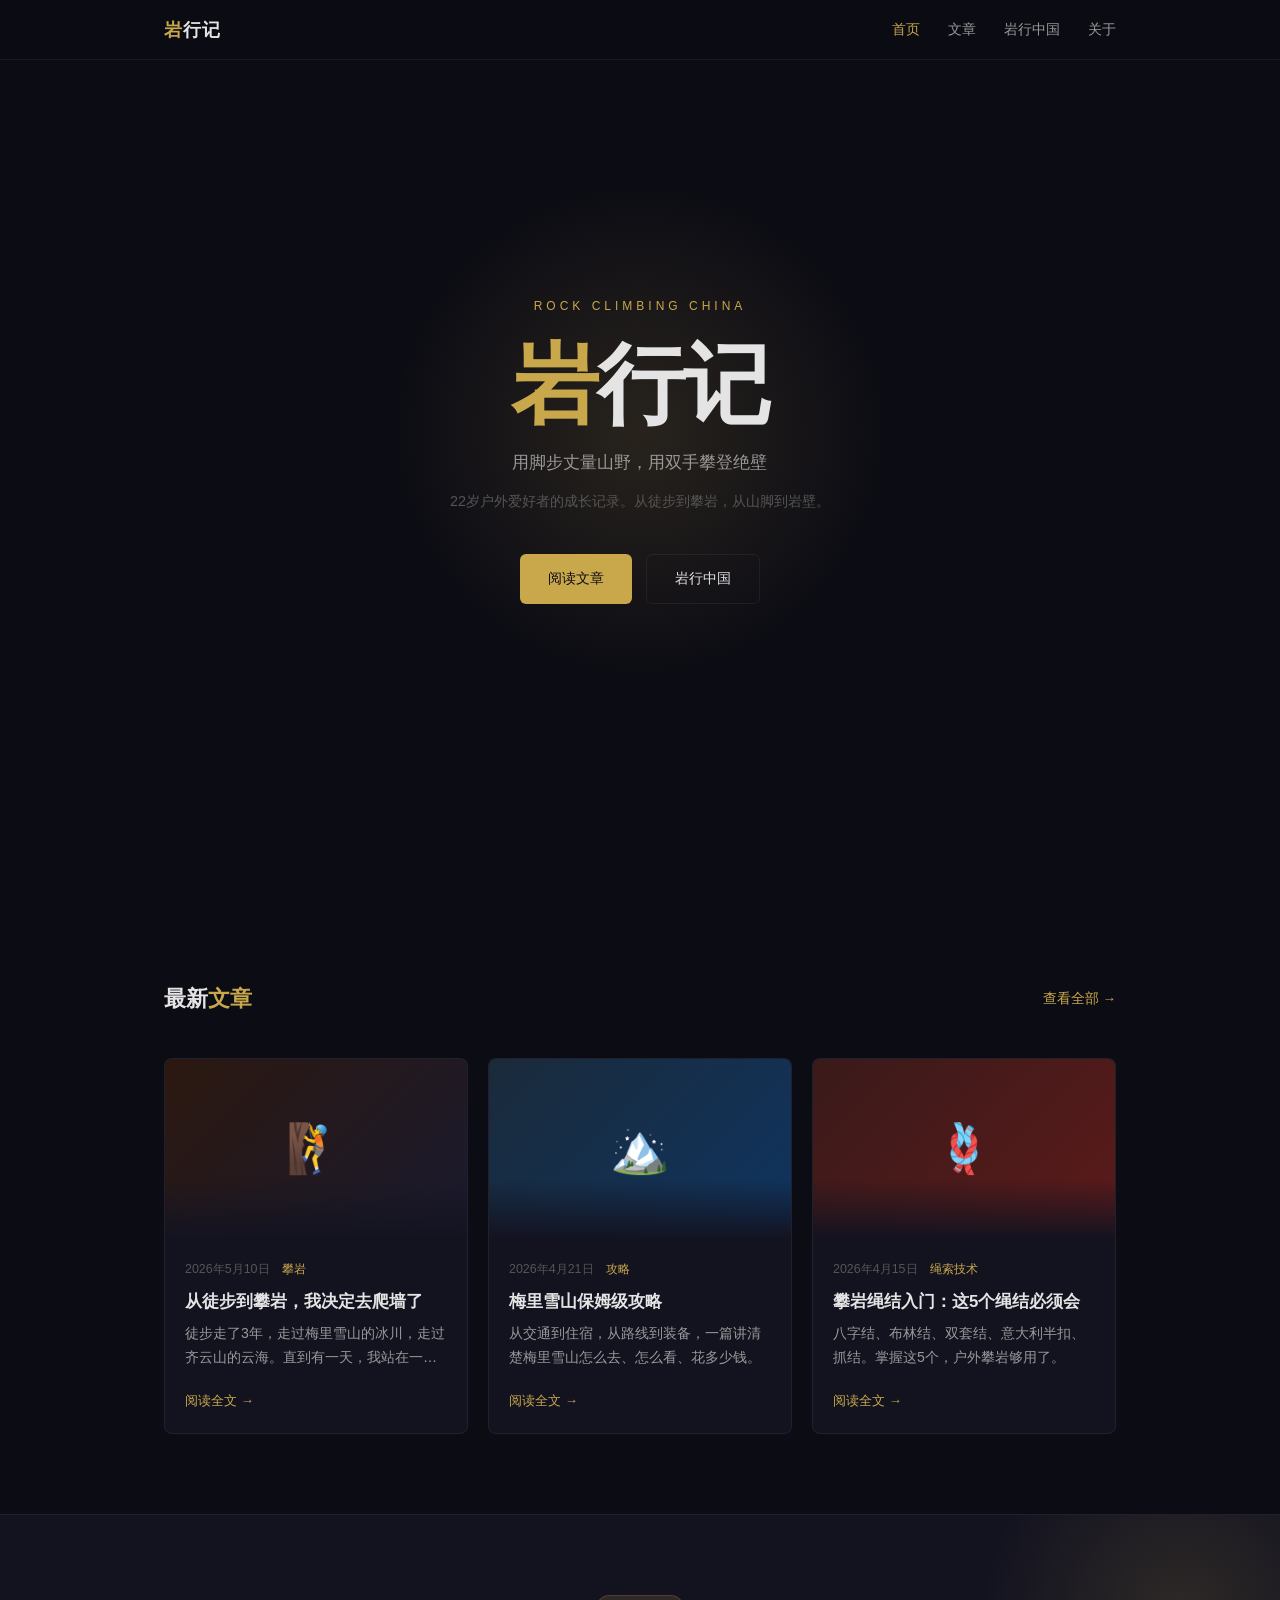
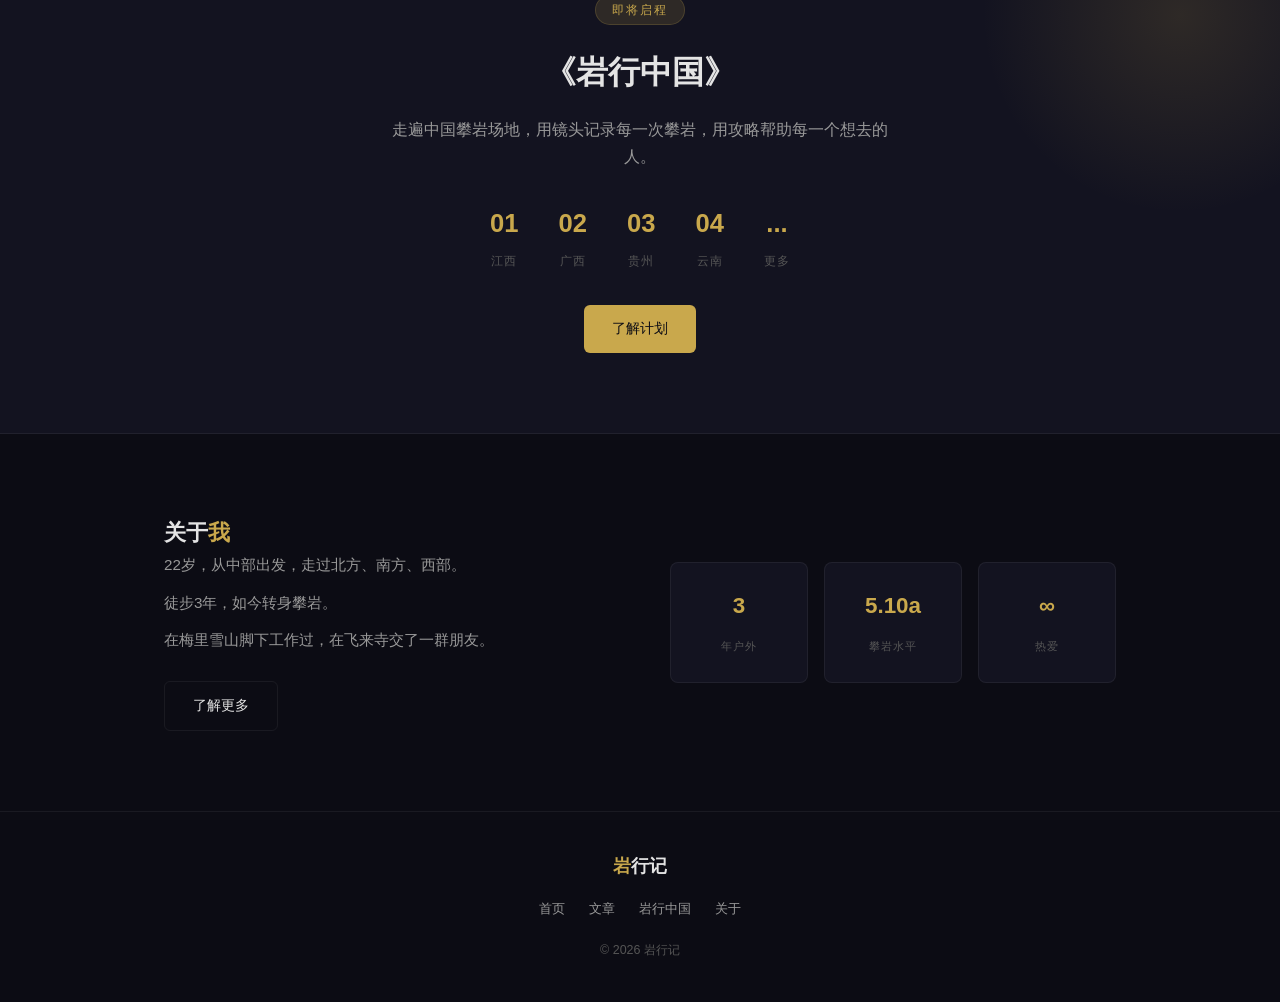
==== index.html @ cf62b630 "feat: 全面重构博客 - 修复深色模式，固定为深色主题 - 编辑器添加密码保护 - 添加GitHub发布教程 - 添加文章管理功能（删除/修改/隐藏） - 创建岩行中国独立页面 - 添加自动刷新机" ====
<!DOCTYPE html>
<html lang="zh-CN">
<head>
<meta charset="UTF-8">
<meta name="viewport" content="width=device-width, initial-scale=1.0">
<title>岩行记 | 用脚步丈量山野，用双手攀登绝壁</title>
<link rel="stylesheet" href="css/style.css">
<link rel="icon" href="data:image/svg+xml,<svg xmlns='http://www.w3.org/2000/svg' viewBox='0 0 100 100'><text y='.9em' font-size='90'>⛰️</text></svg>">
<meta http-equiv="Cache-Control" content="no-cache, no-store, must-revalidate">
</head>
<body>
<nav class="nav">
<div class="nav-inner">
<a href="index.html" class="nav-brand"><span>岩</span>行记</a>
<div class="nav-links" id="navLinks">
<a href="index.html" class="active">首页</a>
<a href="blog.html">文章</a>
<a href="yanxing.html">岩行中国</a>
<a href="about.html">关于</a>
</div>
<button class="nav-toggle" onclick="document.getElementById('navLinks').classList.toggle('show')"><span></span><span></span><span></span></button>
</div>
</nav>

<section class="hero">
<div class="hero-content">
<p class="hero-label">Rock Climbing China</p>
<h1 class="hero-title"><span class="g">岩</span>行记</h1>
<p class="hero-sub">用脚步丈量山野，用双手攀登绝壁</p>
<p class="hero-desc">22岁户外爱好者的成长记录。从徒步到攀岩，从山脚到岩壁。</p>
<div class="hero-btns">
<a href="blog.html" class="btn btn-g">阅读文章</a>
<a href="yanxing.html" class="btn btn-o">岩行中国</a>
</div>
</div>
</section>

<section class="section">
<div class="container">
<div class="section-head">
<h2 class="section-title">最新<span class="g">文章</span></h2>
<a href="blog.html" class="section-link">查看全部 →</a>
</div>
<div class="posts-grid" id="latestPosts"></div>
</div>
</section>

<section class="yanxing">
<span class="badge">即将启程</span>
<h2>《岩行中国》</h2>
<p>走遍中国攀岩场地，用镜头记录每一次攀岩，用攻略帮助每一个想去的人。</p>
<div class="stops">
<div><span class="stop-num">01</span><span class="stop-label">江西</span></div>
<div><span class="stop-num">02</span><span class="stop-label">广西</span></div>
<div><span class="stop-num">03</span><span class="stop-label">贵州</span></div>
<div><span class="stop-num">04</span><span class="stop-label">云南</span></div>
<div><span class="stop-num">...</span><span class="stop-label">更多</span></div>
</div>
<a href="yanxing.html" class="btn btn-g">了解计划</a>
</section>

<section class="section">
<div class="container">
<div class="about-section">
<div class="about-text">
<h2 class="section-title">关于<span class="g">我</span></h2>
<p>22岁，从中部出发，走过北方、南方、西部。</p>
<p>徒步3年，如今转身攀岩。</p>
<p>在梅里雪山脚下工作过，在飞来寺交了一群朋友。</p>
<a href="about.html" class="btn btn-o" style="margin-top:16px">了解更多</a>
</div>
<div class="stats">
<div class="stat"><span class="stat-num">3</span><span class="stat-label">年户外</span></div>
<div class="stat"><span class="stat-num">5.10a</span><span class="stat-label">攀岩水平</span></div>
<div class="stat"><span class="stat-num">∞</span><span class="stat-label">热爱</span></div>
</div>
</div>
</div>
</section>

<footer class="footer">
<div class="container">
<div class="footer-brand"><span>岩</span>行记</div>
<div class="footer-links">
<a href="index.html">首页</a>
<a href="blog.html">文章</a>
<a href="yanxing.html">岩行中国</a>
<a href="about.html">关于</a>
</div>
<p class="footer-copy">© 2026 岩行记</p>
</div>
</footer>
<script src="js/main.js"></script>
<script>renderLatest()</script>
</body>
</html>
---- css/style.css ----
/* 岩行记 - 全局样式 */
*{margin:0;padding:0;box-sizing:border-box}

:root{
  --bg:#0c0c14;
  --bg2:#131320;
  --bg3:#1a1a2e;
  --tx:#e4e4e4;
  --tx2:#999;
  --tx3:#555;
  --gn:#c9a84c;
  --gn2:rgba(201,168,76,.15);
  --gn3:rgba(201,168,76,.3);
  --bd:rgba(255,255,255,.06);
  --r:8px;
}

html{font-size:16px;scroll-behavior:smooth}

body{
  font-family:-apple-system,BlinkMacSystemFont,"Segoe UI","PingFang SC","Hiragino Sans GB","Microsoft YaHei",Helvetica,Arial,sans-serif;
  background:var(--bg);
  color:var(--tx);
  line-height:1.7;
  min-height:100vh;
  -webkit-font-smoothing:antialiased;
}

a{color:inherit;text-decoration:none}
img{max-width:100%;display:block}
.container{max-width:1000px;margin:0 auto;padding:0 24px}

/* 导航 */
.nav{
  position:fixed;top:0;left:0;right:0;z-index:100;
  padding:14px 0;
  background:rgba(12,12,20,.85);
  backdrop-filter:blur(20px);
  border-bottom:1px solid var(--bd);
}
.nav-inner{max-width:1000px;margin:0 auto;padding:0 24px;display:flex;align-items:center;justify-content:space-between}
.nav-brand{font-size:1.15rem;font-weight:700;letter-spacing:1px}
.nav-brand span{color:var(--gn)}
.nav-links{display:flex;gap:28px}
.nav-links a{font-size:.88rem;color:var(--tx2);transition:.2s}
.nav-links a:hover,.nav-links a.active{color:var(--gn)}
.nav-toggle{display:none;background:none;border:none;cursor:pointer;flex-direction:column;gap:5px;padding:4px}
.nav-toggle span{width:20px;height:2px;background:var(--tx);transition:.2s}

/* 英雄区 */
.hero{min-height:100vh;display:flex;align-items:center;justify-content:center;text-align:center;padding:0 24px;position:relative}
.hero::before{content:'';position:absolute;top:20%;left:50%;transform:translateX(-50%);width:500px;height:500px;background:radial-gradient(circle,var(--gn2) 0%,transparent 70%);pointer-events:none}
.hero-content{position:relative;z-index:1}
.hero-label{font-size:.75rem;color:var(--gn);letter-spacing:4px;text-transform:uppercase;margin-bottom:24px}
.hero-title{font-size:clamp(3rem,8vw,5.5rem);font-weight:800;line-height:1;margin-bottom:20px;letter-spacing:-2px}
.hero-title .g{color:var(--gn)}
.hero-sub{font-size:1.05rem;color:var(--tx2);margin-bottom:12px;font-weight:300}
.hero-desc{font-size:.9rem;color:var(--tx3);margin-bottom:40px;max-width:500px;margin-left:auto;margin-right:auto}
.hero-btns{display:flex;gap:14px;justify-content:center;flex-wrap:wrap}

/* 按钮 */
.btn{display:inline-flex;align-items:center;padding:12px 28px;border-radius:6px;font-size:.88rem;font-weight:500;cursor:pointer;transition:.2s;border:none;font-family:inherit}
.btn-g{background:var(--gn);color:#0c0c14}
.btn-g:hover{background:#d4b35a;transform:translateY(-1px)}
.btn-o{background:transparent;color:var(--tx);border:1px solid var(--bd)}
.btn-o:hover{border-color:var(--gn);color:var(--gn)}
.btn-s{padding:8px 18px;font-size:.82rem}
.btn-d{background:#e94560;color:#fff}
.btn-d:hover{background:#d63d56}

/* 区块 */
.section{padding:80px 0}
.section-head{display:flex;justify-content:space-between;align-items:center;margin-bottom:40px}
.section-title{font-size:1.4rem;font-weight:700}
.section-title .g{color:var(--gn)}
.section-link{font-size:.85rem;color:var(--gn)}

/* 文章卡片 */
.posts-grid{display:grid;grid-template-columns:repeat(auto-fill,minmax(300px,1fr));gap:20px}
.post-card{background:var(--bg2);border:1px solid var(--bd);border-radius:var(--r);overflow:hidden;transition:.25s}
.post-card:hover{border-color:var(--gn3);transform:translateY(-4px)}
.post-thumb{height:180px;display:flex;align-items:center;justify-content:center;font-size:3rem;position:relative}
.post-thumb::after{content:'';position:absolute;bottom:0;left:0;right:0;height:60px;background:linear-gradient(transparent,var(--bg2))}
.post-body{padding:20px}
.post-meta{display:flex;gap:12px;font-size:.78rem;margin-bottom:10px}
.post-date{color:var(--tx3)}
.post-tag{color:var(--gn)}
.post-title{font-size:1.05rem;font-weight:600;margin-bottom:8px;line-height:1.4}
.post-excerpt{font-size:.88rem;color:var(--tx2);margin-bottom:16px;line-height:1.7;display:-webkit-box;-webkit-line-clamp:2;-webkit-box-orient:vertical;overflow:hidden}
.post-more{font-size:.82rem;color:var(--gn)}
.post-hidden{opacity:.5}

/* 岩行中国 */
.yanxing{text-align:center;padding:80px 24px;background:var(--bg2);border-top:1px solid var(--bd);border-bottom:1px solid var(--bd);position:relative;overflow:hidden}
.yanxing::before{content:'';position:absolute;top:-100px;right:-100px;width:400px;height:400px;background:radial-gradient(circle,var(--gn2) 0%,transparent 70%);pointer-events:none}
.badge{display:inline-block;padding:4px 16px;background:var(--gn2);color:var(--gn);border-radius:20px;font-size:.75rem;letter-spacing:2px;margin-bottom:20px;border:1px solid rgba(201,168,76,.2)}
.yanxing h2{font-size:2rem;font-weight:700;margin-bottom:16px}
.yanxing>p{color:var(--tx2);max-width:500px;margin:0 auto 32px}
.stops{display:flex;justify-content:center;gap:40px;margin-bottom:32px;flex-wrap:wrap}
.stop-num{display:block;font-size:1.6rem;font-weight:700;color:var(--gn)}
.stop-label{font-size:.75rem;color:var(--tx3);letter-spacing:1px}

/* 关于预览 */
.about-section{display:grid;grid-template-columns:1fr 1fr;gap:60px;align-items:center}
.about-text p{color:var(--tx2);margin-bottom:12px;font-size:.95rem}
.stats{display:grid;grid-template-columns:repeat(3,1fr);gap:16px}
.stat{text-align:center;padding:24px 12px;background:var(--bg2);border:1px solid var(--bd);border-radius:var(--r)}
.stat-num{display:block;font-size:1.4rem;font-weight:700;color:var(--gn);margin-bottom:6px}
.stat-label{font-size:.7rem;color:var(--tx3);letter-spacing:1px}

/* 页脚 */
.footer{padding:40px 0;border-top:1px solid var(--bd);text-align:center}
.footer-brand{font-size:1.1rem;font-weight:700;margin-bottom:16px}
.footer-brand span{color:var(--gn)}
.footer-links{display:flex;justify-content:center;gap:24px;margin-bottom:20px}
.footer-links a{font-size:.82rem;color:var(--tx2);transition:.2s}
.footer-links a:hover{color:var(--gn)}
.footer-copy{font-size:.78rem;color:var(--tx3)}

/* 页面头部 */
.page-head{padding:120px 0 50px;text-align:center}
.page-head h1{font-size:2rem;font-weight:700;margin-bottom:10px}
.page-head p{color:var(--tx2)}

/* 筛选 */
.filters{display:flex;gap:8px;margin-bottom:32px;flex-wrap:wrap}
.filter-btn{padding:6px 16px;background:transparent;border:1px solid var(--bd);border-radius:4px;color:var(--tx2);font-size:.82rem;cursor:pointer;transition:.2s;font-family:inherit}
.filter-btn:hover,.filter-btn.active{border-color:var(--gn);color:var(--gn);background:var(--gn2)}

/* 关于页面 */
.about-grid{display:grid;grid-template-columns:1fr 280px;gap:48px}
.about-main h2{font-size:1.4rem;margin-bottom:20px}
.about-main h3{font-size:1.1rem;color:var(--gn);margin:32px 0 12px}
.about-main p{color:var(--tx2);margin-bottom:14px;line-height:1.8}
.sidebar-card{background:var(--bg2);border:1px solid var(--bd);border-radius:var(--r);padding:20px;margin-bottom:16px}
.sidebar-card h4{font-size:.9rem;margin-bottom:16px;padding-bottom:10px;border-bottom:1px solid var(--bd)}
.info-row{display:flex;justify-content:space-between;padding:8px 0;font-size:.85rem}
.info-row .lb{color:var(--tx3)}
.tags{display:flex;flex-wrap:wrap;gap:6px}
.tag{padding:4px 10px;background:var(--bg3);border-radius:4px;font-size:.78rem;color:var(--tx2)}

/* 文章详情 */
.article-head{padding:120px 0 40px;text-align:center}
.article-head .post-meta{justify-content:center;margin-bottom:16px}
.article-head h1{font-size:2rem;font-weight:700;max-width:600px;margin:0 auto 12px;line-height:1.3}
.article-head .subtitle{color:var(--tx2);font-size:1rem}
.article-body{max-width:640px;margin:0 auto;padding:0 24px 60px}
.article-body p{margin-bottom:20px;color:var(--tx2);line-height:1.9}
.article-body h2{font-size:1.3rem;margin:40px 0 16px;color:var(--tx)}
.article-body blockquote{border-left:3px solid var(--gn);padding:14px 20px;margin:28px 0;background:var(--gn2);border-radius:0 6px 6px 0;font-style:italic;color:var(--tx2)}
.article-body hr{border:none;height:1px;background:var(--bd);margin:40px 0}
.article-body strong{color:var(--tx)}
.article-nav{max-width:640px;margin:0 auto;padding:0 24px 60px;display:flex;justify-content:space-between;border-top:1px solid var(--bd);padding-top:24px}
.article-nav a{font-size:.85rem;color:var(--gn)}

/* 编辑器 */
.editor-wrap{padding-top:100px;min-height:100vh}
.editor-box{max-width:800px;margin:0 auto;padding:0 24px 60px}
.editor-box>h1{font-size:1.8rem;margin-bottom:8px}
.editor-box>p{color:var(--tx2);margin-bottom:32px}

/* 登录 */
.login-box{background:var(--bg2);border:1px solid var(--bd);border-radius:var(--r);padding:40px;text-align:center;max-width:400px;margin:0 auto}
.login-box h3{margin-bottom:20px}
.login-box input{width:100%;padding:12px 16px;background:var(--bg);border:1px solid var(--bd);border-radius:6px;color:var(--tx);font-size:.95rem;margin-bottom:16px;font-family:inherit}
.login-box input:focus{outline:none;border-color:var(--gn)}
.login-err{color:#e94560;font-size:.82rem;margin-bottom:12px;display:none}

/* 表单 */
.form-card{background:var(--bg2);border:1px solid var(--bd);border-radius:var(--r);padding:28px}
.form-group{margin-bottom:20px}
.form-label{display:block;font-size:.82rem;color:var(--tx2);margin-bottom:6px;letter-spacing:.5px}
.form-input,.form-select,.form-textarea{width:100%;padding:10px 14px;background:var(--bg);border:1px solid var(--bd);border-radius:6px;color:var(--tx);font-size:.92rem;font-family:inherit;transition:.2s}
.form-input:focus,.form-select:focus,.form-textarea:focus{outline:none;border-color:var(--gn)}
.form-textarea{min-height:250px;resize:vertical;line-height:1.7}
.form-hint{font-size:.75rem;color:var(--tx3);margin-top:4px}
.form-actions{display:flex;gap:12px;margin-top:24px;flex-wrap:wrap}

/* 输出区域 */
.output-section{margin-top:32px}
.output-section h3{font-size:1.1rem;margin-bottom:16px}
.code-block{background:var(--bg);border:1px solid var(--bd);border-radius:var(--r);padding:20px;font-family:"SF Mono","Fira Code","Consolas",monospace;font-size:.8rem;line-height:1.5;color:var(--tx2);overflow-x:auto;max-height:400px;overflow-y:auto;white-space:pre-wrap}
.copy-ok{color:var(--gn);font-size:.82rem;display:none}

/* 编辑器入口 */
.editor-entry{margin-top:48px;padding-top:32px;border-top:1px solid var(--bd);text-align:center}
.editor-entry p{color:var(--tx3);font-size:.85rem;margin-bottom:12px}

/* 教程区域 */
.tutorial{background:var(--bg2);border:1px solid var(--bd);border-radius:var(--r);padding:28px;margin-top:32px}
.tutorial h3{font-size:1.1rem;margin-bottom:20px;color:var(--gn)}
.tutorial ol{padding-left:20px;color:var(--tx2)}
.tutorial li{margin-bottom:16px;line-height:1.7}
.tutorial code{background:var(--bg3);padding:2px 8px;border-radius:4px;font-size:.85rem;font-family:"SF Mono","Fira Code","Consolas",monospace}
.tutorial .step-title{font-weight:600;color:var(--tx);display:block;margin-bottom:4px}
.tutorial .step-desc{font-size:.88rem}
.tutorial .tip{background:var(--gn2);border-left:3px solid var(--gn);padding:12px 16px;border-radius:0 6px 6px 0;margin-top:20px;font-size:.85rem}

/* 文章管理 */
.manage-section{margin-top:32px}
.manage-item{display:flex;align-items:center;justify-content:space-between;padding:16px;background:var(--bg2);border:1px solid var(--bd);border-radius:var(--r);margin-bottom:10px}
.manage-item.hidden{opacity:.5}
.manage-info{flex:1}
.manage-info h4{font-size:.95rem;margin-bottom:4px}
.manage-info p{font-size:.8rem;color:var(--tx3)}
.manage-actions{display:flex;gap:8px}

/* 岩行中国独立页面 */
.yx-hero{padding:140px 0 60px;text-align:center;position:relative}
.yx-hero::before{content:'';position:absolute;top:0;left:0;right:0;bottom:0;background:radial-gradient(ellipse at 50% 0%,var(--gn2) 0%,transparent 60%);pointer-events:none}
.yx-hero h1{font-size:2.5rem;font-weight:700;margin-bottom:16px}
.yx-hero .g{color:var(--gn)}
.yx-hero p{color:var(--tx2);max-width:600px;margin:0 auto}

.yx-section{padding:60px 0}
.yx-section h2{font-size:1.5rem;margin-bottom:24px;text-align:center}
.yx-section h2 .g{color:var(--gn)}

.route-grid{display:grid;grid-template-columns:repeat(auto-fill,minmax(280px,1fr));gap:20px}
.route-card{background:var(--bg2);border:1px solid var(--bd);border-radius:var(--r);padding:24px;transition:.25s}
.route-card:hover{border-color:var(--gn3);transform:translateY(-4px)}
.route-num{font-size:2rem;font-weight:700;color:var(--gn);margin-bottom:8px}
.route-name{font-size:1.1rem;font-weight:600;margin-bottom:8px}
.route-desc{font-size:.88rem;color:var(--tx2);line-height:1.7}
.route-status{display:inline-block;margin-top:12px;padding:3px 10px;border-radius:4px;font-size:.72rem;letter-spacing:1px}
.route-status.upcoming{background:var(--gn2);color:var(--gn)}
.route-status.planned{background:rgba(255,255,255,.05);color:var(--tx3)}

.yx-plan{background:var(--bg2);border-top:1px solid var(--bd);border-bottom:1px solid var(--bd)}
.yx-plan-inner{max-width:700px;margin:0 auto;text-align:center}
.yx-plan h3{font-size:1.2rem;margin-bottom:20px}
.yx-timeline{text-align:left}
.timeline-item{display:flex;gap:20px;margin-bottom:24px;position:relative}
.timeline-dot{width:12px;height:12px;border-radius:50%;background:var(--gn);margin-top:6px;flex-shrink:0}
.timeline-content h4{font-size:.95rem;margin-bottom:4px}
.timeline-content p{font-size:.85rem;color:var(--tx2)}

.yx-join{text-align:center;padding:60px 24px}
.yx-join h2{font-size:1.5rem;margin-bottom:16px}
.yx-join p{color:var(--tx2);margin-bottom:24px;max-width:500px;margin-left:auto;margin-right:auto}

/* 响应式 */
@media(max-width:768px){
  .nav-links{display:none;position:absolute;top:100%;left:0;right:0;background:var(--bg2);flex-direction:column;padding:20px 24px;gap:14px;border-bottom:1px solid var(--bd)}
  .nav-links.show{display:flex}
  .nav-toggle{display:flex}
  .posts-grid{grid-template-columns:1fr}
  .about-section{grid-template-columns:1fr;gap:32px}
  .about-grid{grid-template-columns:1fr}
  .stats{grid-template-columns:repeat(3,1fr)}
  .stops{gap:24px}
  .form-actions{flex-direction:column}
  .article-head h1{font-size:1.5rem}
  .manage-item{flex-direction:column;align-items:flex-start;gap:12px}
  .manage-actions{width:100%}
  .manage-actions .btn{flex:1;justify-content:center}
}
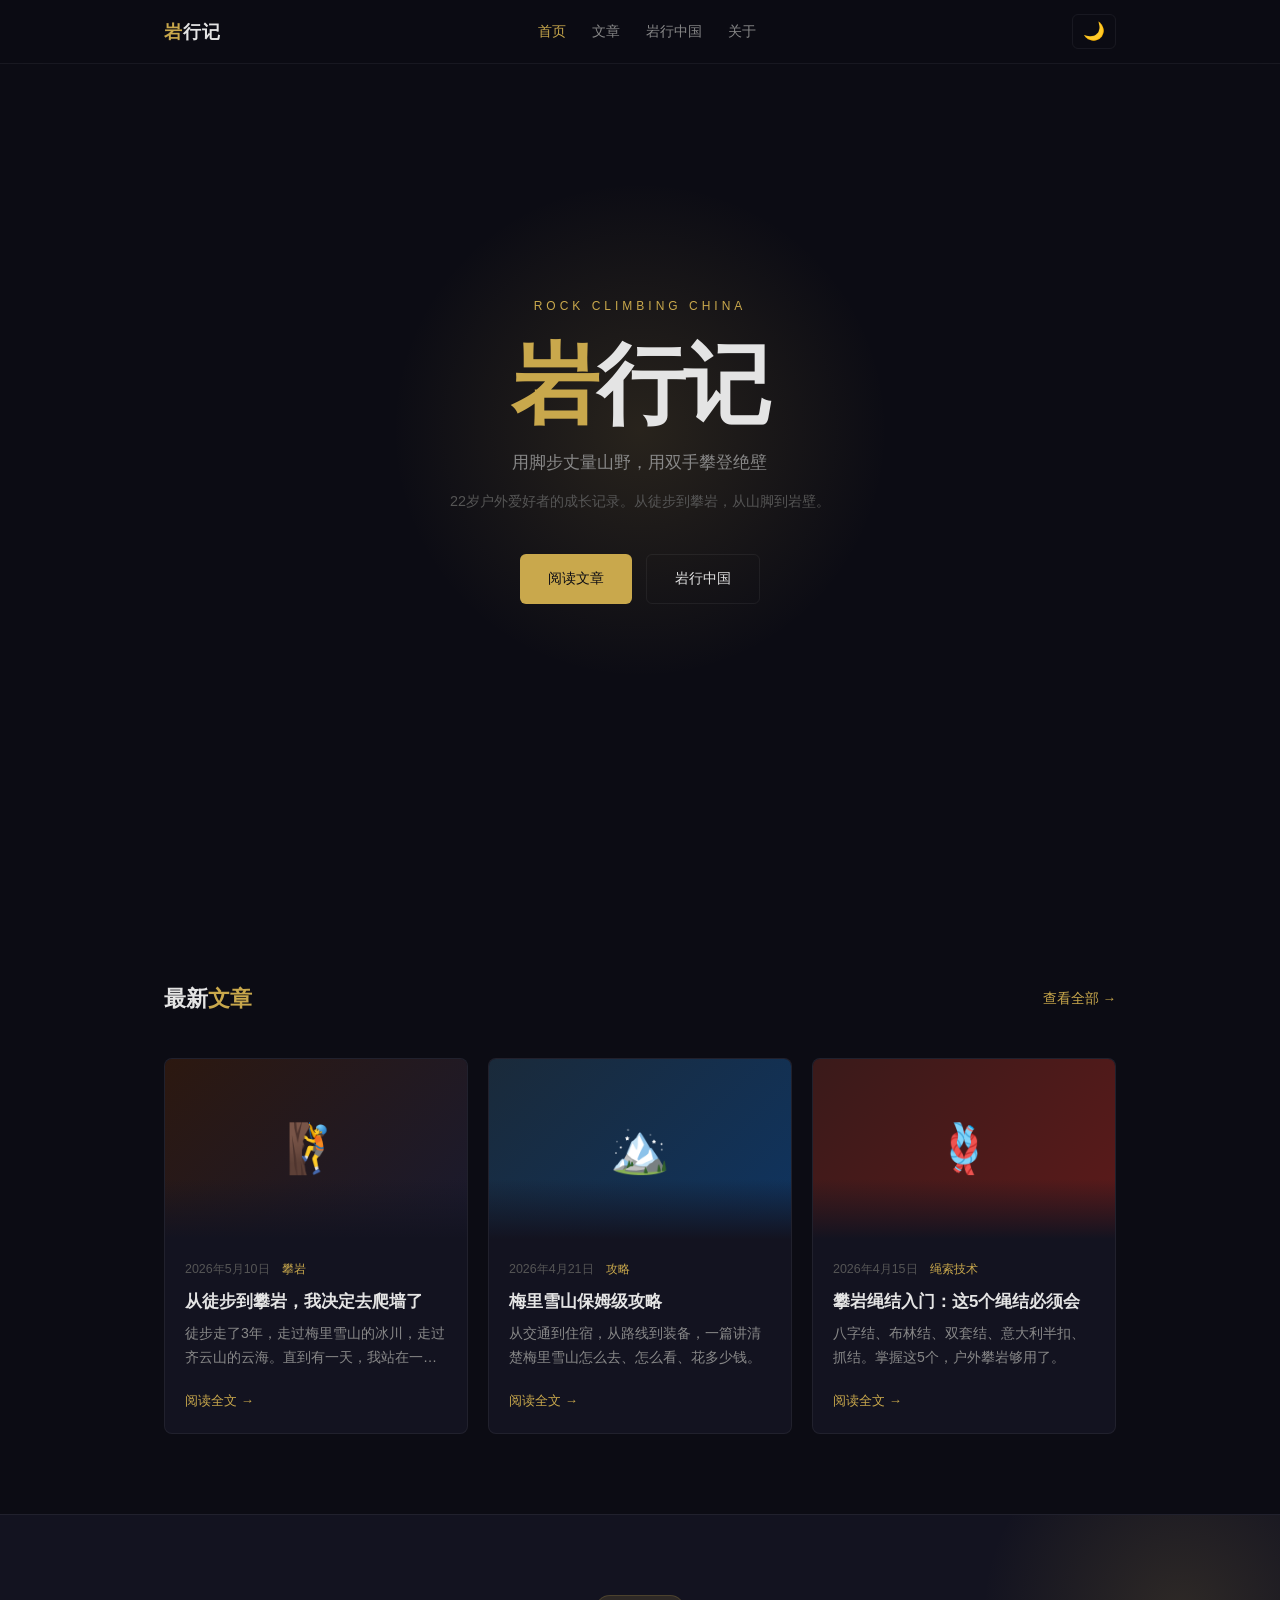
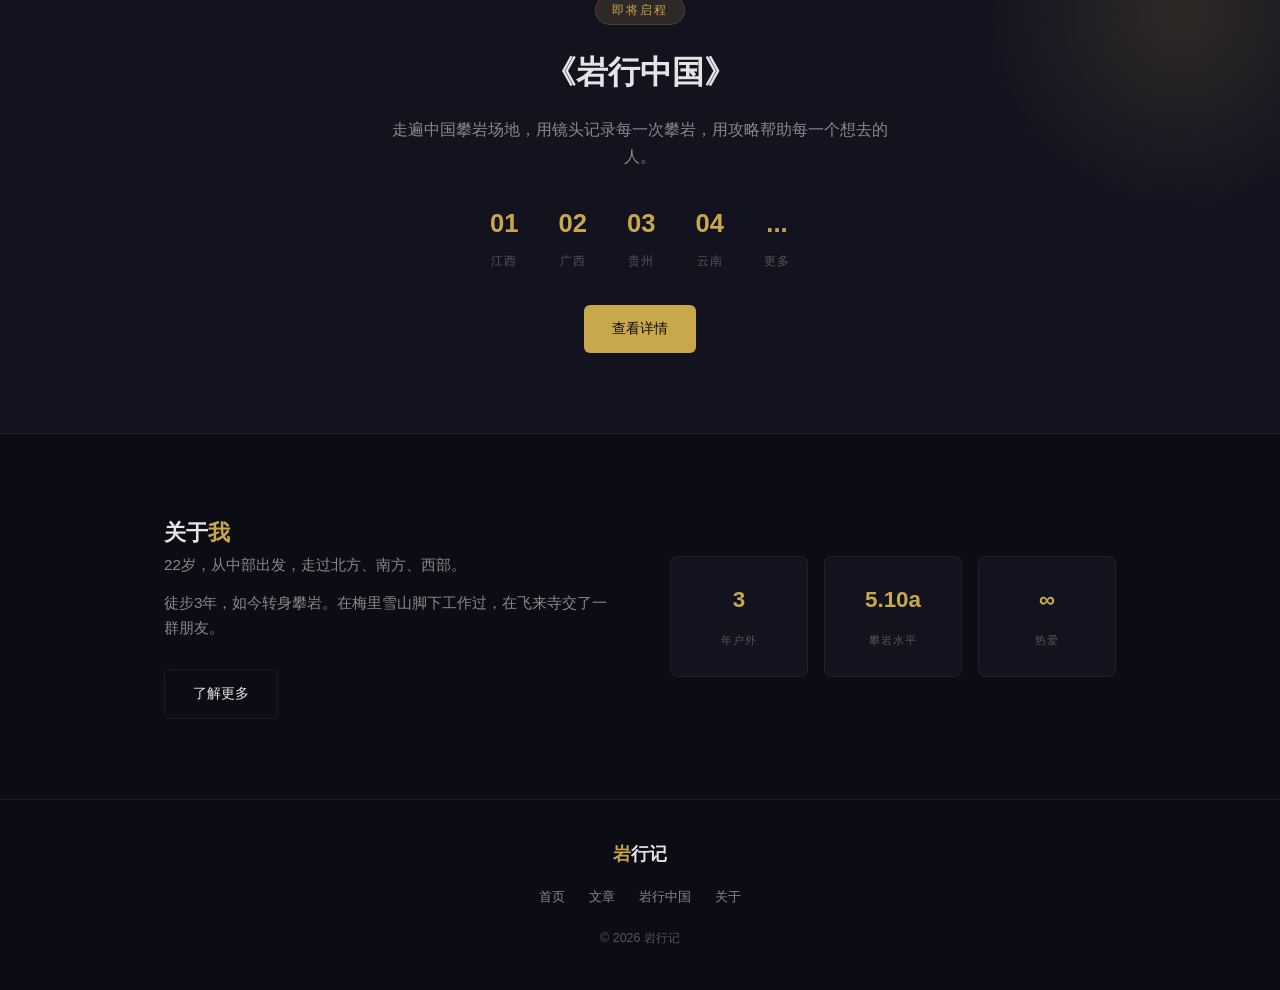
==== commit 7ddc548c: "feat: 完整重构 - 恢复深色/浅色主题切换 - 新增岩行中国独立页面 - 编辑器增加文章管理（隐藏/删除/导出） - 编辑器增加GitHub上传图文教程 - 导航栏增加岩行中国入口 - 首页文章" ====
--- a/index.html
+++ b/index.html
@@ -1,96 +1,98 @@
 <!DOCTYPE html>
 <html lang="zh-CN">
 <head>
-<meta charset="UTF-8">
-<meta name="viewport" content="width=device-width, initial-scale=1.0">
-<title>岩行记 | 用脚步丈量山野，用双手攀登绝壁</title>
-<link rel="stylesheet" href="css/style.css">
-<link rel="icon" href="data:image/svg+xml,<svg xmlns='http://www.w3.org/2000/svg' viewBox='0 0 100 100'><text y='.9em' font-size='90'>⛰️</text></svg>">
-<meta http-equiv="Cache-Control" content="no-cache, no-store, must-revalidate">
+    <meta charset="UTF-8">
+    <meta name="viewport" content="width=device-width, initial-scale=1.0">
+    <title>岩行记 | 用脚步丈量山野，用双手攀登绝壁</title>
+    <link rel="stylesheet" href="css/style.css">
+    <link rel="icon" href="data:image/svg+xml,<svg xmlns='http://www.w3.org/2000/svg' viewBox='0 0 100 100'><text y='.9em' font-size='90'>⛰️</text></svg>">
+    <meta http-equiv="Cache-Control" content="no-cache">
 </head>
 <body>
-<nav class="nav">
-<div class="nav-inner">
-<a href="index.html" class="nav-brand"><span>岩</span>行记</a>
-<div class="nav-links" id="navLinks">
-<a href="index.html" class="active">首页</a>
-<a href="blog.html">文章</a>
-<a href="yanxing.html">岩行中国</a>
-<a href="about.html">关于</a>
-</div>
-<button class="nav-toggle" onclick="document.getElementById('navLinks').classList.toggle('show')"><span></span><span></span><span></span></button>
-</div>
-</nav>
+    <nav class="nav">
+        <div class="nav-inner">
+            <a href="index.html" class="nav-brand"><span>岩</span>行记</a>
+            <div class="nav-links" id="navLinks">
+                <a href="index.html" class="active">首页</a>
+                <a href="blog.html">文章</a>
+                <a href="yanxing.html">岩行中国</a>
+                <a href="about.html">关于</a>
+            </div>
+            <button class="theme-btn" onclick="toggleTheme()" title="切换主题">🌙</button>
+            <button class="nav-toggle" onclick="document.getElementById('navLinks').classList.toggle('show')">
+                <span></span><span></span><span></span>
+            </button>
+        </div>
+    </nav>
 
-<section class="hero">
-<div class="hero-content">
-<p class="hero-label">Rock Climbing China</p>
-<h1 class="hero-title"><span class="g">岩</span>行记</h1>
-<p class="hero-sub">用脚步丈量山野，用双手攀登绝壁</p>
-<p class="hero-desc">22岁户外爱好者的成长记录。从徒步到攀岩，从山脚到岩壁。</p>
-<div class="hero-btns">
-<a href="blog.html" class="btn btn-g">阅读文章</a>
-<a href="yanxing.html" class="btn btn-o">岩行中国</a>
-</div>
-</div>
-</section>
+    <section class="hero">
+        <div class="hero-content">
+            <p class="hero-label">Rock Climbing China</p>
+            <h1 class="hero-title"><span class="gold">岩</span>行记</h1>
+            <p class="hero-sub">用脚步丈量山野，用双手攀登绝壁</p>
+            <p class="hero-desc">22岁户外爱好者的成长记录。从徒步到攀岩，从山脚到岩壁。</p>
+            <div class="hero-btns">
+                <a href="blog.html" class="btn btn-gold">阅读文章</a>
+                <a href="yanxing.html" class="btn btn-ghost">岩行中国</a>
+            </div>
+        </div>
+    </section>
 
-<section class="section">
-<div class="container">
-<div class="section-head">
-<h2 class="section-title">最新<span class="g">文章</span></h2>
-<a href="blog.html" class="section-link">查看全部 →</a>
-</div>
-<div class="posts-grid" id="latestPosts"></div>
-</div>
-</section>
+    <section class="section">
+        <div class="container">
+            <div class="section-head">
+                <h2 class="section-title">最新<span class="gold">文章</span></h2>
+                <a href="blog.html" class="section-link">查看全部 →</a>
+            </div>
+            <div class="posts-grid" id="latestPosts"></div>
+        </div>
+    </section>
 
-<section class="yanxing">
-<span class="badge">即将启程</span>
-<h2>《岩行中国》</h2>
-<p>走遍中国攀岩场地，用镜头记录每一次攀岩，用攻略帮助每一个想去的人。</p>
-<div class="stops">
-<div><span class="stop-num">01</span><span class="stop-label">江西</span></div>
-<div><span class="stop-num">02</span><span class="stop-label">广西</span></div>
-<div><span class="stop-num">03</span><span class="stop-label">贵州</span></div>
-<div><span class="stop-num">04</span><span class="stop-label">云南</span></div>
-<div><span class="stop-num">...</span><span class="stop-label">更多</span></div>
-</div>
-<a href="yanxing.html" class="btn btn-g">了解计划</a>
-</section>
+    <section class="yanxing">
+        <span class="yanxing-badge">即将启程</span>
+        <h2>《岩行中国》</h2>
+        <p>走遍中国攀岩场地，用镜头记录每一次攀岩，用攻略帮助每一个想去的人。</p>
+        <div class="stops">
+            <div><span class="stop-num">01</span><span class="stop-label">江西</span></div>
+            <div><span class="stop-num">02</span><span class="stop-label">广西</span></div>
+            <div><span class="stop-num">03</span><span class="stop-label">贵州</span></div>
+            <div><span class="stop-num">04</span><span class="stop-label">云南</span></div>
+            <div><span class="stop-num">...</span><span class="stop-label">更多</span></div>
+        </div>
+        <a href="yanxing.html" class="btn btn-gold">查看详情</a>
+    </section>
 
-<section class="section">
-<div class="container">
-<div class="about-section">
-<div class="about-text">
-<h2 class="section-title">关于<span class="g">我</span></h2>
-<p>22岁，从中部出发，走过北方、南方、西部。</p>
-<p>徒步3年，如今转身攀岩。</p>
-<p>在梅里雪山脚下工作过，在飞来寺交了一群朋友。</p>
-<a href="about.html" class="btn btn-o" style="margin-top:16px">了解更多</a>
-</div>
-<div class="stats">
-<div class="stat"><span class="stat-num">3</span><span class="stat-label">年户外</span></div>
-<div class="stat"><span class="stat-num">5.10a</span><span class="stat-label">攀岩水平</span></div>
-<div class="stat"><span class="stat-num">∞</span><span class="stat-label">热爱</span></div>
-</div>
-</div>
-</div>
-</section>
+    <section class="section">
+        <div class="container">
+            <div class="about-section">
+                <div class="about-text">
+                    <h2 class="section-title">关于<span class="gold">我</span></h2>
+                    <p>22岁，从中部出发，走过北方、南方、西部。</p>
+                    <p>徒步3年，如今转身攀岩。在梅里雪山脚下工作过，在飞来寺交了一群朋友。</p>
+                    <a href="about.html" class="btn btn-ghost" style="margin-top: 16px;">了解更多</a>
+                </div>
+                <div class="stats">
+                    <div class="stat"><span class="stat-num">3</span><span class="stat-label">年户外</span></div>
+                    <div class="stat"><span class="stat-num">5.10a</span><span class="stat-label">攀岩水平</span></div>
+                    <div class="stat"><span class="stat-num">∞</span><span class="stat-label">热爱</span></div>
+                </div>
+            </div>
+        </div>
+    </section>
 
-<footer class="footer">
-<div class="container">
-<div class="footer-brand"><span>岩</span>行记</div>
-<div class="footer-links">
-<a href="index.html">首页</a>
-<a href="blog.html">文章</a>
-<a href="yanxing.html">岩行中国</a>
-<a href="about.html">关于</a>
-</div>
-<p class="footer-copy">© 2026 岩行记</p>
-</div>
-</footer>
-<script src="js/main.js"></script>
-<script>renderLatest()</script>
+    <footer class="footer">
+        <div class="footer-inner">
+            <div class="footer-brand"><span>岩</span>行记</div>
+            <div class="footer-links">
+                <a href="index.html">首页</a>
+                <a href="blog.html">文章</a>
+                <a href="yanxing.html">岩行中国</a>
+                <a href="about.html">关于</a>
+            </div>
+            <p class="footer-copy">© 2026 岩行记</p>
+        </div>
+    </footer>
+
+    <script src="js/main.js"></script>
 </body>
 </html>
--- a/css/style.css
+++ b/css/style.css
@@ -1,257 +1,301 @@
-/* 岩行记 - 全局样式 */
-*{margin:0;padding:0;box-sizing:border-box}
-
-:root{
-  --bg:#0c0c14;
-  --bg2:#131320;
-  --bg3:#1a1a2e;
-  --tx:#e4e4e4;
-  --tx2:#999;
-  --tx3:#555;
-  --gn:#c9a84c;
-  --gn2:rgba(201,168,76,.15);
-  --gn3:rgba(201,168,76,.3);
-  --bd:rgba(255,255,255,.06);
-  --r:8px;
-}
-
-html{font-size:16px;scroll-behavior:smooth}
-
-body{
-  font-family:-apple-system,BlinkMacSystemFont,"Segoe UI","PingFang SC","Hiragino Sans GB","Microsoft YaHei",Helvetica,Arial,sans-serif;
-  background:var(--bg);
-  color:var(--tx);
-  line-height:1.7;
-  min-height:100vh;
-  -webkit-font-smoothing:antialiased;
-}
-
-a{color:inherit;text-decoration:none}
-img{max-width:100%;display:block}
-.container{max-width:1000px;margin:0 auto;padding:0 24px}
-
-/* 导航 */
-.nav{
-  position:fixed;top:0;left:0;right:0;z-index:100;
-  padding:14px 0;
-  background:rgba(12,12,20,.85);
-  backdrop-filter:blur(20px);
-  border-bottom:1px solid var(--bd);
-}
-.nav-inner{max-width:1000px;margin:0 auto;padding:0 24px;display:flex;align-items:center;justify-content:space-between}
-.nav-brand{font-size:1.15rem;font-weight:700;letter-spacing:1px}
-.nav-brand span{color:var(--gn)}
-.nav-links{display:flex;gap:28px}
-.nav-links a{font-size:.88rem;color:var(--tx2);transition:.2s}
-.nav-links a:hover,.nav-links a.active{color:var(--gn)}
-.nav-toggle{display:none;background:none;border:none;cursor:pointer;flex-direction:column;gap:5px;padding:4px}
-.nav-toggle span{width:20px;height:2px;background:var(--tx);transition:.2s}
-
-/* 英雄区 */
-.hero{min-height:100vh;display:flex;align-items:center;justify-content:center;text-align:center;padding:0 24px;position:relative}
-.hero::before{content:'';position:absolute;top:20%;left:50%;transform:translateX(-50%);width:500px;height:500px;background:radial-gradient(circle,var(--gn2) 0%,transparent 70%);pointer-events:none}
-.hero-content{position:relative;z-index:1}
-.hero-label{font-size:.75rem;color:var(--gn);letter-spacing:4px;text-transform:uppercase;margin-bottom:24px}
-.hero-title{font-size:clamp(3rem,8vw,5.5rem);font-weight:800;line-height:1;margin-bottom:20px;letter-spacing:-2px}
-.hero-title .g{color:var(--gn)}
-.hero-sub{font-size:1.05rem;color:var(--tx2);margin-bottom:12px;font-weight:300}
-.hero-desc{font-size:.9rem;color:var(--tx3);margin-bottom:40px;max-width:500px;margin-left:auto;margin-right:auto}
-.hero-btns{display:flex;gap:14px;justify-content:center;flex-wrap:wrap}
-
-/* 按钮 */
-.btn{display:inline-flex;align-items:center;padding:12px 28px;border-radius:6px;font-size:.88rem;font-weight:500;cursor:pointer;transition:.2s;border:none;font-family:inherit}
-.btn-g{background:var(--gn);color:#0c0c14}
-.btn-g:hover{background:#d4b35a;transform:translateY(-1px)}
-.btn-o{background:transparent;color:var(--tx);border:1px solid var(--bd)}
-.btn-o:hover{border-color:var(--gn);color:var(--gn)}
-.btn-s{padding:8px 18px;font-size:.82rem}
-.btn-d{background:#e94560;color:#fff}
-.btn-d:hover{background:#d63d56}
-
-/* 区块 */
-.section{padding:80px 0}
-.section-head{display:flex;justify-content:space-between;align-items:center;margin-bottom:40px}
-.section-title{font-size:1.4rem;font-weight:700}
-.section-title .g{color:var(--gn)}
-.section-link{font-size:.85rem;color:var(--gn)}
-
-/* 文章卡片 */
-.posts-grid{display:grid;grid-template-columns:repeat(auto-fill,minmax(300px,1fr));gap:20px}
-.post-card{background:var(--bg2);border:1px solid var(--bd);border-radius:var(--r);overflow:hidden;transition:.25s}
-.post-card:hover{border-color:var(--gn3);transform:translateY(-4px)}
-.post-thumb{height:180px;display:flex;align-items:center;justify-content:center;font-size:3rem;position:relative}
-.post-thumb::after{content:'';position:absolute;bottom:0;left:0;right:0;height:60px;background:linear-gradient(transparent,var(--bg2))}
-.post-body{padding:20px}
-.post-meta{display:flex;gap:12px;font-size:.78rem;margin-bottom:10px}
-.post-date{color:var(--tx3)}
-.post-tag{color:var(--gn)}
-.post-title{font-size:1.05rem;font-weight:600;margin-bottom:8px;line-height:1.4}
-.post-excerpt{font-size:.88rem;color:var(--tx2);margin-bottom:16px;line-height:1.7;display:-webkit-box;-webkit-line-clamp:2;-webkit-box-orient:vertical;overflow:hidden}
-.post-more{font-size:.82rem;color:var(--gn)}
-.post-hidden{opacity:.5}
-
-/* 岩行中国 */
-.yanxing{text-align:center;padding:80px 24px;background:var(--bg2);border-top:1px solid var(--bd);border-bottom:1px solid var(--bd);position:relative;overflow:hidden}
-.yanxing::before{content:'';position:absolute;top:-100px;right:-100px;width:400px;height:400px;background:radial-gradient(circle,var(--gn2) 0%,transparent 70%);pointer-events:none}
-.badge{display:inline-block;padding:4px 16px;background:var(--gn2);color:var(--gn);border-radius:20px;font-size:.75rem;letter-spacing:2px;margin-bottom:20px;border:1px solid rgba(201,168,76,.2)}
-.yanxing h2{font-size:2rem;font-weight:700;margin-bottom:16px}
-.yanxing>p{color:var(--tx2);max-width:500px;margin:0 auto 32px}
-.stops{display:flex;justify-content:center;gap:40px;margin-bottom:32px;flex-wrap:wrap}
-.stop-num{display:block;font-size:1.6rem;font-weight:700;color:var(--gn)}
-.stop-label{font-size:.75rem;color:var(--tx3);letter-spacing:1px}
-
-/* 关于预览 */
-.about-section{display:grid;grid-template-columns:1fr 1fr;gap:60px;align-items:center}
-.about-text p{color:var(--tx2);margin-bottom:12px;font-size:.95rem}
-.stats{display:grid;grid-template-columns:repeat(3,1fr);gap:16px}
-.stat{text-align:center;padding:24px 12px;background:var(--bg2);border:1px solid var(--bd);border-radius:var(--r)}
-.stat-num{display:block;font-size:1.4rem;font-weight:700;color:var(--gn);margin-bottom:6px}
-.stat-label{font-size:.7rem;color:var(--tx3);letter-spacing:1px}
-
-/* 页脚 */
-.footer{padding:40px 0;border-top:1px solid var(--bd);text-align:center}
-.footer-brand{font-size:1.1rem;font-weight:700;margin-bottom:16px}
-.footer-brand span{color:var(--gn)}
-.footer-links{display:flex;justify-content:center;gap:24px;margin-bottom:20px}
-.footer-links a{font-size:.82rem;color:var(--tx2);transition:.2s}
-.footer-links a:hover{color:var(--gn)}
-.footer-copy{font-size:.78rem;color:var(--tx3)}
-
-/* 页面头部 */
-.page-head{padding:120px 0 50px;text-align:center}
-.page-head h1{font-size:2rem;font-weight:700;margin-bottom:10px}
-.page-head p{color:var(--tx2)}
-
-/* 筛选 */
-.filters{display:flex;gap:8px;margin-bottom:32px;flex-wrap:wrap}
-.filter-btn{padding:6px 16px;background:transparent;border:1px solid var(--bd);border-radius:4px;color:var(--tx2);font-size:.82rem;cursor:pointer;transition:.2s;font-family:inherit}
-.filter-btn:hover,.filter-btn.active{border-color:var(--gn);color:var(--gn);background:var(--gn2)}
-
-/* 关于页面 */
-.about-grid{display:grid;grid-template-columns:1fr 280px;gap:48px}
-.about-main h2{font-size:1.4rem;margin-bottom:20px}
-.about-main h3{font-size:1.1rem;color:var(--gn);margin:32px 0 12px}
-.about-main p{color:var(--tx2);margin-bottom:14px;line-height:1.8}
-.sidebar-card{background:var(--bg2);border:1px solid var(--bd);border-radius:var(--r);padding:20px;margin-bottom:16px}
-.sidebar-card h4{font-size:.9rem;margin-bottom:16px;padding-bottom:10px;border-bottom:1px solid var(--bd)}
-.info-row{display:flex;justify-content:space-between;padding:8px 0;font-size:.85rem}
-.info-row .lb{color:var(--tx3)}
-.tags{display:flex;flex-wrap:wrap;gap:6px}
-.tag{padding:4px 10px;background:var(--bg3);border-radius:4px;font-size:.78rem;color:var(--tx2)}
-
-/* 文章详情 */
-.article-head{padding:120px 0 40px;text-align:center}
-.article-head .post-meta{justify-content:center;margin-bottom:16px}
-.article-head h1{font-size:2rem;font-weight:700;max-width:600px;margin:0 auto 12px;line-height:1.3}
-.article-head .subtitle{color:var(--tx2);font-size:1rem}
-.article-body{max-width:640px;margin:0 auto;padding:0 24px 60px}
-.article-body p{margin-bottom:20px;color:var(--tx2);line-height:1.9}
-.article-body h2{font-size:1.3rem;margin:40px 0 16px;color:var(--tx)}
-.article-body blockquote{border-left:3px solid var(--gn);padding:14px 20px;margin:28px 0;background:var(--gn2);border-radius:0 6px 6px 0;font-style:italic;color:var(--tx2)}
-.article-body hr{border:none;height:1px;background:var(--bd);margin:40px 0}
-.article-body strong{color:var(--tx)}
-.article-nav{max-width:640px;margin:0 auto;padding:0 24px 60px;display:flex;justify-content:space-between;border-top:1px solid var(--bd);padding-top:24px}
-.article-nav a{font-size:.85rem;color:var(--gn)}
-
-/* 编辑器 */
-.editor-wrap{padding-top:100px;min-height:100vh}
-.editor-box{max-width:800px;margin:0 auto;padding:0 24px 60px}
-.editor-box>h1{font-size:1.8rem;margin-bottom:8px}
-.editor-box>p{color:var(--tx2);margin-bottom:32px}
-
-/* 登录 */
-.login-box{background:var(--bg2);border:1px solid var(--bd);border-radius:var(--r);padding:40px;text-align:center;max-width:400px;margin:0 auto}
-.login-box h3{margin-bottom:20px}
-.login-box input{width:100%;padding:12px 16px;background:var(--bg);border:1px solid var(--bd);border-radius:6px;color:var(--tx);font-size:.95rem;margin-bottom:16px;font-family:inherit}
-.login-box input:focus{outline:none;border-color:var(--gn)}
-.login-err{color:#e94560;font-size:.82rem;margin-bottom:12px;display:none}
-
-/* 表单 */
-.form-card{background:var(--bg2);border:1px solid var(--bd);border-radius:var(--r);padding:28px}
-.form-group{margin-bottom:20px}
-.form-label{display:block;font-size:.82rem;color:var(--tx2);margin-bottom:6px;letter-spacing:.5px}
-.form-input,.form-select,.form-textarea{width:100%;padding:10px 14px;background:var(--bg);border:1px solid var(--bd);border-radius:6px;color:var(--tx);font-size:.92rem;font-family:inherit;transition:.2s}
-.form-input:focus,.form-select:focus,.form-textarea:focus{outline:none;border-color:var(--gn)}
-.form-textarea{min-height:250px;resize:vertical;line-height:1.7}
-.form-hint{font-size:.75rem;color:var(--tx3);margin-top:4px}
-.form-actions{display:flex;gap:12px;margin-top:24px;flex-wrap:wrap}
-
-/* 输出区域 */
-.output-section{margin-top:32px}
-.output-section h3{font-size:1.1rem;margin-bottom:16px}
-.code-block{background:var(--bg);border:1px solid var(--bd);border-radius:var(--r);padding:20px;font-family:"SF Mono","Fira Code","Consolas",monospace;font-size:.8rem;line-height:1.5;color:var(--tx2);overflow-x:auto;max-height:400px;overflow-y:auto;white-space:pre-wrap}
-.copy-ok{color:var(--gn);font-size:.82rem;display:none}
-
-/* 编辑器入口 */
-.editor-entry{margin-top:48px;padding-top:32px;border-top:1px solid var(--bd);text-align:center}
-.editor-entry p{color:var(--tx3);font-size:.85rem;margin-bottom:12px}
-
-/* 教程区域 */
-.tutorial{background:var(--bg2);border:1px solid var(--bd);border-radius:var(--r);padding:28px;margin-top:32px}
-.tutorial h3{font-size:1.1rem;margin-bottom:20px;color:var(--gn)}
-.tutorial ol{padding-left:20px;color:var(--tx2)}
-.tutorial li{margin-bottom:16px;line-height:1.7}
-.tutorial code{background:var(--bg3);padding:2px 8px;border-radius:4px;font-size:.85rem;font-family:"SF Mono","Fira Code","Consolas",monospace}
-.tutorial .step-title{font-weight:600;color:var(--tx);display:block;margin-bottom:4px}
-.tutorial .step-desc{font-size:.88rem}
-.tutorial .tip{background:var(--gn2);border-left:3px solid var(--gn);padding:12px 16px;border-radius:0 6px 6px 0;margin-top:20px;font-size:.85rem}
-
-/* 文章管理 */
-.manage-section{margin-top:32px}
-.manage-item{display:flex;align-items:center;justify-content:space-between;padding:16px;background:var(--bg2);border:1px solid var(--bd);border-radius:var(--r);margin-bottom:10px}
-.manage-item.hidden{opacity:.5}
-.manage-info{flex:1}
-.manage-info h4{font-size:.95rem;margin-bottom:4px}
-.manage-info p{font-size:.8rem;color:var(--tx3)}
-.manage-actions{display:flex;gap:8px}
-
-/* 岩行中国独立页面 */
-.yx-hero{padding:140px 0 60px;text-align:center;position:relative}
-.yx-hero::before{content:'';position:absolute;top:0;left:0;right:0;bottom:0;background:radial-gradient(ellipse at 50% 0%,var(--gn2) 0%,transparent 60%);pointer-events:none}
-.yx-hero h1{font-size:2.5rem;font-weight:700;margin-bottom:16px}
-.yx-hero .g{color:var(--gn)}
-.yx-hero p{color:var(--tx2);max-width:600px;margin:0 auto}
-
-.yx-section{padding:60px 0}
-.yx-section h2{font-size:1.5rem;margin-bottom:24px;text-align:center}
-.yx-section h2 .g{color:var(--gn)}
-
-.route-grid{display:grid;grid-template-columns:repeat(auto-fill,minmax(280px,1fr));gap:20px}
-.route-card{background:var(--bg2);border:1px solid var(--bd);border-radius:var(--r);padding:24px;transition:.25s}
-.route-card:hover{border-color:var(--gn3);transform:translateY(-4px)}
-.route-num{font-size:2rem;font-weight:700;color:var(--gn);margin-bottom:8px}
-.route-name{font-size:1.1rem;font-weight:600;margin-bottom:8px}
-.route-desc{font-size:.88rem;color:var(--tx2);line-height:1.7}
-.route-status{display:inline-block;margin-top:12px;padding:3px 10px;border-radius:4px;font-size:.72rem;letter-spacing:1px}
-.route-status.upcoming{background:var(--gn2);color:var(--gn)}
-.route-status.planned{background:rgba(255,255,255,.05);color:var(--tx3)}
-
-.yx-plan{background:var(--bg2);border-top:1px solid var(--bd);border-bottom:1px solid var(--bd)}
-.yx-plan-inner{max-width:700px;margin:0 auto;text-align:center}
-.yx-plan h3{font-size:1.2rem;margin-bottom:20px}
-.yx-timeline{text-align:left}
-.timeline-item{display:flex;gap:20px;margin-bottom:24px;position:relative}
-.timeline-dot{width:12px;height:12px;border-radius:50%;background:var(--gn);margin-top:6px;flex-shrink:0}
-.timeline-content h4{font-size:.95rem;margin-bottom:4px}
-.timeline-content p{font-size:.85rem;color:var(--tx2)}
-
-.yx-join{text-align:center;padding:60px 24px}
-.yx-join h2{font-size:1.5rem;margin-bottom:16px}
-.yx-join p{color:var(--tx2);margin-bottom:24px;max-width:500px;margin-left:auto;margin-right:auto}
-
-/* 响应式 */
-@media(max-width:768px){
-  .nav-links{display:none;position:absolute;top:100%;left:0;right:0;background:var(--bg2);flex-direction:column;padding:20px 24px;gap:14px;border-bottom:1px solid var(--bd)}
-  .nav-links.show{display:flex}
-  .nav-toggle{display:flex}
-  .posts-grid{grid-template-columns:1fr}
-  .about-section{grid-template-columns:1fr;gap:32px}
-  .about-grid{grid-template-columns:1fr}
-  .stats{grid-template-columns:repeat(3,1fr)}
-  .stops{gap:24px}
-  .form-actions{flex-direction:column}
-  .article-head h1{font-size:1.5rem}
-  .manage-item{flex-direction:column;align-items:flex-start;gap:12px}
-  .manage-actions{width:100%}
-  .manage-actions .btn{flex:1;justify-content:center}
-}
+*, *::before, *::after {
+    margin: 0; padding: 0; box-sizing: border-box;
+}
+
+/* ==================== 深色主题（默认） ==================== */
+:root {
+    --bg: #0c0c14;
+    --bg-card: #131320;
+    --bg-hover: #1a1a2e;
+    --text: #e4e4e4;
+    --text-dim: #888;
+    --text-muted: #555;
+    --gold: #c9a84c;
+    --gold-dim: rgba(201,168,76,0.15);
+    --gold-glow: rgba(201,168,76,0.25);
+    --border: rgba(255,255,255,0.06);
+    --radius: 8px;
+    --trans: 0.25s ease;
+}
+
+/* ==================== 浅色主题 ==================== */
+[data-theme="light"] {
+    --bg: #f5f0eb;
+    --bg-card: #ffffff;
+    --bg-hover: #ebe5dd;
+    --text: #1a1a1a;
+    --text-dim: #666;
+    --text-muted: #999;
+    --gold: #8b6914;
+    --gold-dim: rgba(139,105,20,0.08);
+    --gold-glow: rgba(139,105,20,0.15);
+    --border: rgba(0,0,0,0.08);
+}
+
+html { font-size: 16px; scroll-behavior: smooth; }
+
+body {
+    font-family: -apple-system, BlinkMacSystemFont, "Segoe UI", "PingFang SC", "Hiragino Sans GB", "Microsoft YaHei", "Helvetica Neue", Arial, sans-serif;
+    background: var(--bg);
+    color: var(--text);
+    line-height: 1.7;
+    min-height: 100vh;
+    transition: background var(--trans), color var(--trans);
+}
+
+a { color: inherit; text-decoration: none; }
+img { max-width: 100%; display: block; }
+.container { max-width: 1000px; margin: 0 auto; padding: 0 24px; }
+
+/* ==================== 导航 ==================== */
+.nav {
+    position: fixed; top: 0; left: 0; right: 0; z-index: 100;
+    padding: 14px 0;
+    background: rgba(12,12,20,0.82);
+    backdrop-filter: blur(20px);
+    -webkit-backdrop-filter: blur(20px);
+    border-bottom: 1px solid var(--border);
+    transition: background var(--trans);
+}
+[data-theme="light"] .nav {
+    background: rgba(245,240,235,0.85);
+}
+.nav-inner {
+    max-width: 1000px; margin: 0 auto; padding: 0 24px;
+    display: flex; align-items: center; justify-content: space-between;
+}
+.nav-brand { font-size: 1.15rem; font-weight: 700; letter-spacing: 1px; }
+.nav-brand span { color: var(--gold); }
+.nav-links { display: flex; gap: 26px; }
+.nav-links a { font-size: 0.86rem; color: var(--text-dim); transition: color var(--trans); }
+.nav-links a:hover, .nav-links a.active { color: var(--gold); }
+
+.theme-btn {
+    background: none; border: 1px solid var(--border); cursor: pointer;
+    font-size: 1.1rem; padding: 6px 10px; border-radius: 6px;
+    color: var(--text-dim); transition: var(--trans);
+}
+.theme-btn:hover { border-color: var(--gold); color: var(--gold); }
+
+.nav-toggle {
+    display: none; background: none; border: none; cursor: pointer;
+    flex-direction: column; gap: 5px; padding: 4px;
+}
+.nav-toggle span { width: 20px; height: 2px; background: var(--text); transition: var(--trans); }
+
+/* ==================== 英雄 ==================== */
+.hero {
+    min-height: 100vh; display: flex; align-items: center; justify-content: center;
+    text-align: center; padding: 0 24px; position: relative;
+}
+.hero::before {
+    content:''; position:absolute; top:20%; left:50%; transform:translateX(-50%);
+    width:500px; height:500px;
+    background:radial-gradient(circle, var(--gold-dim) 0%, transparent 70%);
+    pointer-events:none;
+}
+.hero-content { position:relative; z-index:1; }
+.hero-label { font-size:0.75rem; color:var(--gold); letter-spacing:4px; text-transform:uppercase; margin-bottom:24px; }
+.hero-title { font-size:clamp(3rem,8vw,5.5rem); font-weight:800; line-height:1; margin-bottom:20px; letter-spacing:-2px; }
+.hero-title .gold { color:var(--gold); }
+.hero-sub { font-size:1.05rem; color:var(--text-dim); margin-bottom:12px; font-weight:300; }
+.hero-desc { font-size:0.9rem; color:var(--text-muted); margin-bottom:40px; max-width:500px; margin-left:auto; margin-right:auto; }
+.hero-btns { display:flex; gap:14px; justify-content:center; flex-wrap:wrap; }
+
+/* ==================== 按钮 ==================== */
+.btn {
+    display:inline-flex; align-items:center; padding:12px 28px;
+    border-radius:6px; font-size:0.88rem; font-weight:500;
+    cursor:pointer; transition:var(--trans); border:none; font-family:inherit;
+}
+.btn-gold { background:var(--gold); color:#0c0c14; }
+.btn-gold:hover { background:#d4b35a; transform:translateY(-1px); }
+.btn-ghost { background:transparent; color:var(--text); border:1px solid var(--border); }
+.btn-ghost:hover { border-color:var(--gold); color:var(--gold); }
+.btn-sm { padding:6px 14px; font-size:0.8rem; }
+
+/* ==================== 区块 ==================== */
+.section { padding:80px 0; }
+.section-head { display:flex; justify-content:space-between; align-items:center; margin-bottom:40px; }
+.section-title { font-size:1.4rem; font-weight:700; }
+.section-title .gold { color:var(--gold); }
+.section-link { font-size:0.85rem; color:var(--gold); }
+
+/* ==================== 文章卡片 ==================== */
+.posts-grid { display:grid; grid-template-columns:repeat(auto-fill,minmax(300px,1fr)); gap:20px; }
+.post-card {
+    background:var(--bg-card); border:1px solid var(--border);
+    border-radius:var(--radius); overflow:hidden; transition:var(--trans);
+    position:relative;
+}
+.post-card:hover { border-color:rgba(201,168,76,0.3); transform:translateY(-4px); }
+.post-card.hidden-card { opacity:0.4; }
+.post-thumb { height:180px; display:flex; align-items:center; justify-content:center; font-size:3rem; position:relative; }
+.post-thumb::after { content:''; position:absolute; bottom:0; left:0; right:0; height:60px; background:linear-gradient(transparent, var(--bg-card)); }
+.post-body { padding:20px; }
+.post-meta { display:flex; gap:12px; font-size:0.78rem; margin-bottom:10px; }
+.post-date { color:var(--text-muted); }
+.post-tag { color:var(--gold); }
+.post-hidden-tag { color:#e94560; font-size:0.7rem; }
+.post-title { font-size:1.05rem; font-weight:600; margin-bottom:8px; line-height:1.4; }
+.post-excerpt { font-size:0.88rem; color:var(--text-dim); margin-bottom:16px; line-height:1.7; display:-webkit-box; -webkit-line-clamp:2; -webkit-box-orient:vertical; overflow:hidden; }
+.post-more { font-size:0.82rem; color:var(--gold); }
+.post-actions { display:flex; gap:8px; margin-top:12px; }
+
+/* ==================== 岩行中国 ==================== */
+.yanxing {
+    text-align:center; padding:80px 24px;
+    background:var(--bg-card); border-top:1px solid var(--border); border-bottom:1px solid var(--border);
+    position:relative; overflow:hidden;
+}
+.yanxing::before {
+    content:''; position:absolute; top:-100px; right:-100px;
+    width:400px; height:400px;
+    background:radial-gradient(circle, var(--gold-dim) 0%, transparent 70%);
+    pointer-events:none;
+}
+.yanxing-badge { display:inline-block; padding:4px 16px; background:var(--gold-dim); color:var(--gold); border-radius:20px; font-size:0.75rem; letter-spacing:2px; margin-bottom:20px; border:1px solid rgba(201,168,76,0.2); }
+.yanxing h2 { font-size:2rem; font-weight:700; margin-bottom:16px; }
+.yanxing p { color:var(--text-dim); max-width:500px; margin:0 auto 32px; }
+.stops { display:flex; justify-content:center; gap:40px; margin-bottom:32px; flex-wrap:wrap; }
+.stop-num { display:block; font-size:1.6rem; font-weight:700; color:var(--gold); }
+.stop-label { font-size:0.75rem; color:var(--text-muted); letter-spacing:1px; }
+
+/* ==================== 岩行中国详情页 ==================== */
+.yx-header { padding:120px 0 40px; text-align:center; position:relative; }
+.yx-header::before { content:''; position:absolute; top:0; left:50%; transform:translateX(-50%); width:600px; height:300px; background:radial-gradient(ellipse, var(--gold-dim) 0%, transparent 70%); pointer-events:none; }
+.yx-header h1 { font-size:2.5rem; font-weight:800; letter-spacing:-1px; position:relative; }
+.yx-header h1 span { color:var(--gold); }
+.yx-header .sub { font-size:1.1rem; color:var(--text-dim); margin-top:12px; position:relative; }
+.yx-spot { background:var(--bg-card); border:1px solid var(--border); border-radius:var(--radius); padding:28px; margin-bottom:20px; transition:var(--trans); }
+.yx-spot:hover { border-color:rgba(201,168,76,0.3); }
+.yx-spot-top { display:flex; justify-content:space-between; align-items:flex-start; margin-bottom:14px; }
+.yx-spot-num { font-size:0.8rem; color:var(--gold); font-weight:600; letter-spacing:2px; }
+.yx-spot-status { font-size:0.75rem; padding:3px 10px; border-radius:12px; }
+.status-done { background:rgba(0,200,100,0.15); color:#00c864; }
+.status-plan { background:var(--gold-dim); color:var(--gold); }
+.yx-spot-title { font-size:1.2rem; font-weight:700; margin-bottom:8px; }
+.yx-spot-desc { color:var(--text-dim); font-size:0.9rem; line-height:1.7; margin-bottom:16px; }
+.yx-spot-tags { display:flex; flex-wrap:wrap; gap:8px; }
+.yx-spot-tag { font-size:0.75rem; color:var(--text-muted); padding:3px 10px; background:var(--bg-hover); border-radius:4px; }
+.yx-map { margin:60px 0; text-align:center; }
+.yx-map-placeholder { padding:60px; background:var(--bg-card); border:2px dashed var(--border); border-radius:var(--radius); color:var(--text-muted); }
+
+/* ==================== 关于预览 ==================== */
+.about-section { display:grid; grid-template-columns:1fr 1fr; gap:60px; align-items:center; }
+.about-text p { color:var(--text-dim); margin-bottom:12px; font-size:0.95rem; }
+.stats { display:grid; grid-template-columns:repeat(3,1fr); gap:16px; }
+.stat { text-align:center; padding:24px 12px; background:var(--bg-card); border:1px solid var(--border); border-radius:var(--radius); }
+.stat-num { display:block; font-size:1.4rem; font-weight:700; color:var(--gold); margin-bottom:6px; }
+.stat-label { font-size:0.7rem; color:var(--text-muted); letter-spacing:1px; }
+
+/* ==================== 页脚 ==================== */
+.footer { padding:40px 0; border-top:1px solid var(--border); text-align:center; }
+.footer-inner { max-width:1000px; margin:0 auto; padding:0 24px; }
+.footer-brand { font-size:1.1rem; font-weight:700; margin-bottom:16px; }
+.footer-brand span { color:var(--gold); }
+.footer-links { display:flex; justify-content:center; gap:24px; margin-bottom:20px; }
+.footer-links a { font-size:0.82rem; color:var(--text-dim); transition:color var(--trans); }
+.footer-links a:hover { color:var(--gold); }
+.footer-copy { font-size:0.78rem; color:var(--text-muted); }
+
+/* ==================== 页面头部 ==================== */
+.page-head { padding:120px 0 50px; text-align:center; }
+.page-head h1 { font-size:2rem; font-weight:700; margin-bottom:10px; }
+.page-head p { color:var(--text-dim); }
+
+/* ==================== 筛选 ==================== */
+.filters { display:flex; gap:8px; margin-bottom:32px; flex-wrap:wrap; }
+.filter-btn { padding:6px 16px; background:transparent; border:1px solid var(--border); border-radius:4px; color:var(--text-dim); font-size:0.82rem; cursor:pointer; transition:var(--trans); font-family:inherit; }
+.filter-btn:hover, .filter-btn.active { border-color:var(--gold); color:var(--gold); background:var(--gold-dim); }
+
+/* ==================== 管理工具栏 ==================== */
+.mgmt-bar { display:flex; gap:8px; align-items:center; margin-left:auto; }
+.mgmt-bar .btn-ghost { padding:5px 12px; font-size:0.75rem; }
+
+/* ==================== 关于页面 ==================== */
+.about-grid { display:grid; grid-template-columns:1fr 280px; gap:48px; }
+.about-main h2 { font-size:1.4rem; margin-bottom:20px; }
+.about-main h3 { font-size:1.1rem; color:var(--gold); margin:32px 0 12px; }
+.about-main p { color:var(--text-dim); margin-bottom:14px; line-height:1.8; }
+.sidebar-card { background:var(--bg-card); border:1px solid var(--border); border-radius:var(--radius); padding:20px; margin-bottom:16px; }
+.sidebar-card h4 { font-size:0.9rem; margin-bottom:16px; padding-bottom:10px; border-bottom:1px solid var(--border); }
+.info-row { display:flex; justify-content:space-between; padding:8px 0; font-size:0.85rem; }
+.info-row .label { color:var(--text-muted); }
+.tags { display:flex; flex-wrap:wrap; gap:6px; }
+.tag { padding:4px 10px; background:var(--bg-hover); border-radius:4px; font-size:0.78rem; color:var(--text-dim); }
+
+/* ==================== 文章详情 ==================== */
+.article-head { padding:120px 0 40px; text-align:center; }
+.article-head .post-meta { justify-content:center; margin-bottom:16px; }
+.article-head h1 { font-size:2rem; font-weight:700; max-width:600px; margin:0 auto 12px; line-height:1.3; }
+.article-head .subtitle { color:var(--text-dim); font-size:1rem; }
+.article-body { max-width:640px; margin:0 auto; padding:0 24px 60px; }
+.article-body p { margin-bottom:20px; color:var(--text-dim); line-height:1.9; }
+.article-body h2 { font-size:1.3rem; margin:40px 0 16px; color:var(--text); }
+.article-body blockquote { border-left:3px solid var(--gold); padding:14px 20px; margin:28px 0; background:var(--gold-dim); border-radius:0 6px 6px 0; font-style:italic; color:var(--text-dim); }
+.article-body hr { border:none; height:1px; background:var(--border); margin:40px 0; }
+.article-body strong { color:var(--text); }
+.article-nav { max-width:640px; margin:0 auto; padding:0 24px 60px; display:flex; justify-content:space-between; border-top:1px solid var(--border); padding-top:24px; }
+.article-nav a { font-size:0.85rem; color:var(--gold); }
+
+/* ==================== 编辑器 ==================== */
+.editor-wrap { padding-top:100px; min-height:100vh; }
+.editor-box { max-width:860px; margin:0 auto; padding:0 24px 60px; }
+.editor-box h1 { font-size:1.8rem; margin-bottom:8px; }
+.editor-box > p { color:var(--text-dim); margin-bottom:32px; }
+
+.login-box { background:var(--bg-card); border:1px solid var(--border); border-radius:var(--radius); padding:40px; text-align:center; max-width:400px; margin:0 auto; }
+.login-box h3 { margin-bottom:20px; }
+.login-box input { width:100%; padding:12px 16px; background:var(--bg); border:1px solid var(--border); border-radius:6px; color:var(--text); font-size:0.95rem; margin-bottom:16px; font-family:inherit; }
+.login-box input:focus { outline:none; border-color:var(--gold); }
+.login-box .error { color:#e94560; font-size:0.82rem; margin-bottom:12px; display:none; }
+
+.form-card { background:var(--bg-card); border:1px solid var(--border); border-radius:var(--radius); padding:28px; margin-bottom:28px; }
+.form-group { margin-bottom:20px; }
+.form-label { display:block; font-size:0.82rem; color:var(--text-dim); margin-bottom:6px; letter-spacing:0.5px; }
+.form-input, .form-select, .form-textarea { width:100%; padding:10px 14px; background:var(--bg); border:1px solid var(--border); border-radius:6px; color:var(--text); font-size:0.92rem; font-family:inherit; transition:var(--trans); }
+.form-input:focus, .form-select:focus, .form-textarea:focus { outline:none; border-color:var(--gold); }
+.form-textarea { min-height:250px; resize:vertical; line-height:1.7; }
+.form-hint { font-size:0.75rem; color:var(--text-muted); margin-top:4px; }
+.form-actions { display:flex; gap:12px; margin-top:24px; }
+.form-inline { display:flex; gap:10px; align-items:center; }
+.form-inline .form-input { flex:1; }
+
+.output-section { margin-top:32px; }
+.output-section h3 { font-size:1.1rem; margin-bottom:16px; }
+.code-block { background:var(--bg); border:1px solid var(--border); border-radius:var(--radius); padding:20px; font-family:"SF Mono","Fira Code","Consolas",monospace; font-size:0.8rem; line-height:1.5; color:var(--text-dim); overflow-x:auto; max-height:400px; overflow-y:auto; white-space:pre-wrap; }
+.copy-ok { color:var(--gold); font-size:0.82rem; display:none; }
+
+/* 教程卡片 */
+.tutorial { margin-top:40px; }
+.tutorial h2 { font-size:1.4rem; margin-bottom:24px; }
+.tutorial-steps { display:grid; gap:16px; }
+.tutorial-step { background:var(--bg-card); border:1px solid var(--border); border-radius:var(--radius); padding:24px; display:flex; gap:20px; align-items:flex-start; }
+.tutorial-step-num { width:36px; height:36px; border-radius:50%; background:var(--gold); color:#0c0c14; display:flex; align-items:center; justify-content:center; font-weight:700; font-size:0.9rem; flex-shrink:0; }
+.tutorial-step-body h4 { font-size:1rem; margin-bottom:6px; }
+.tutorial-step-body p { color:var(--text-dim); font-size:0.85rem; line-height:1.7; margin-bottom:4px; }
+.tutorial-step-body code { background:var(--bg); padding:2px 8px; border-radius:4px; font-size:0.8rem; color:var(--gold); }
+.tutorial-step-body pre { background:var(--bg); padding:12px 16px; border-radius:6px; margin-top:8px; font-size:0.78rem; color:var(--text-dim); overflow-x:auto; }
+
+/* 编辑器入口（关于页面底部） */
+.editor-entry { margin-top:48px; padding-top:32px; border-top:1px solid var(--border); text-align:center; }
+.editor-entry p { color:var(--text-muted); font-size:0.85rem; margin-bottom:12px; }
+
+/* 管理入口 */
+.mgmt-section { margin-top:48px; padding-top:32px; border-top:1px solid var(--border); }
+.mgmt-section h3 { font-size:1.1rem; margin-bottom:16px; }
+.json-editor { width:100%; min-height:200px; font-family:"SF Mono",monospace; font-size:0.8rem; padding:16px; background:var(--bg); border:1px solid var(--border); border-radius:var(--radius); color:var(--text); resize:vertical; }
+
+/* ==================== 响应式 ==================== */
+@media (max-width:768px) {
+    .nav-links { display:none; position:absolute; top:100%; left:0; right:0; background:var(--bg-card); flex-direction:column; padding:20px 24px; gap:14px; border-bottom:1px solid var(--border); }
+    .nav-links.show { display:flex; }
+    .nav-toggle { display:flex; }
+    .posts-grid { grid-template-columns:1fr; }
+    .about-section, .about-grid { grid-template-columns:1fr; gap:32px; }
+    .stats { grid-template-columns:repeat(3,1fr); }
+    .stops { gap:24px; }
+    .form-actions { flex-direction:column; }
+    .article-head h1 { font-size:1.5rem; }
+}
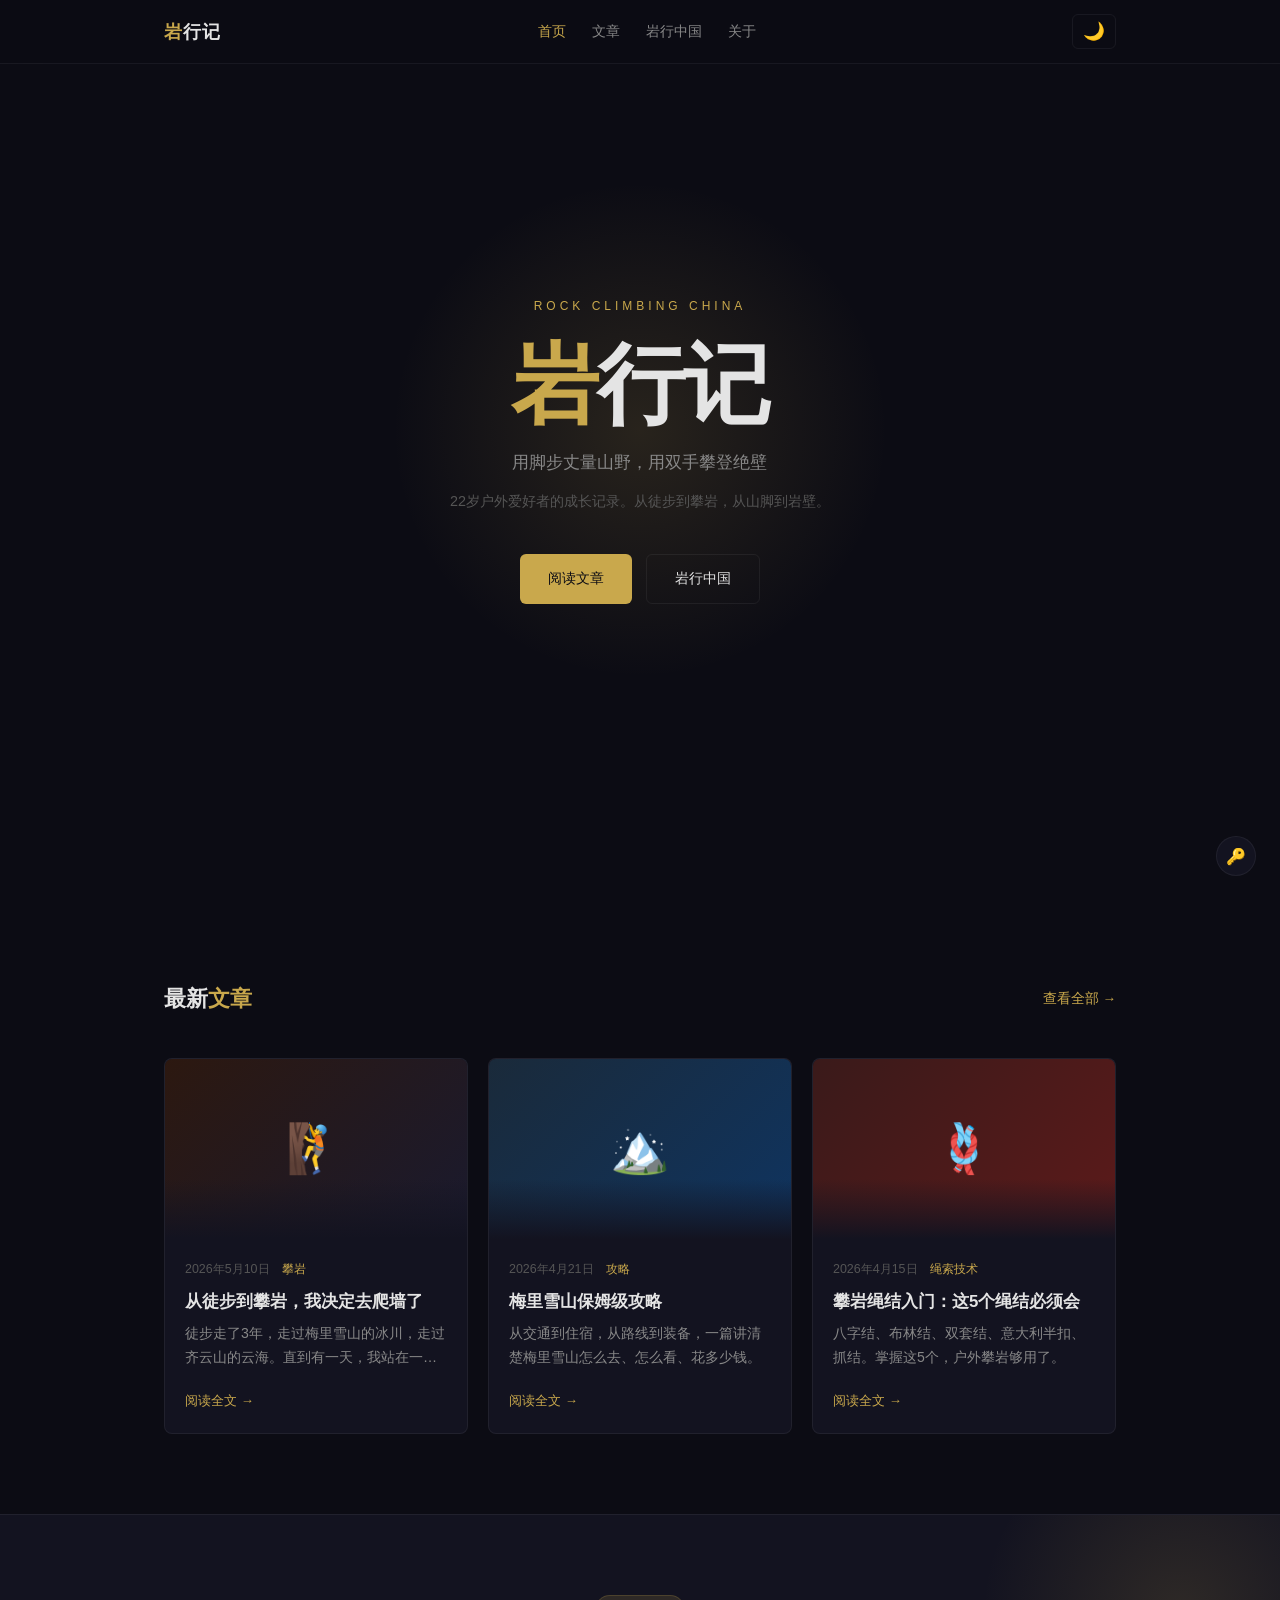
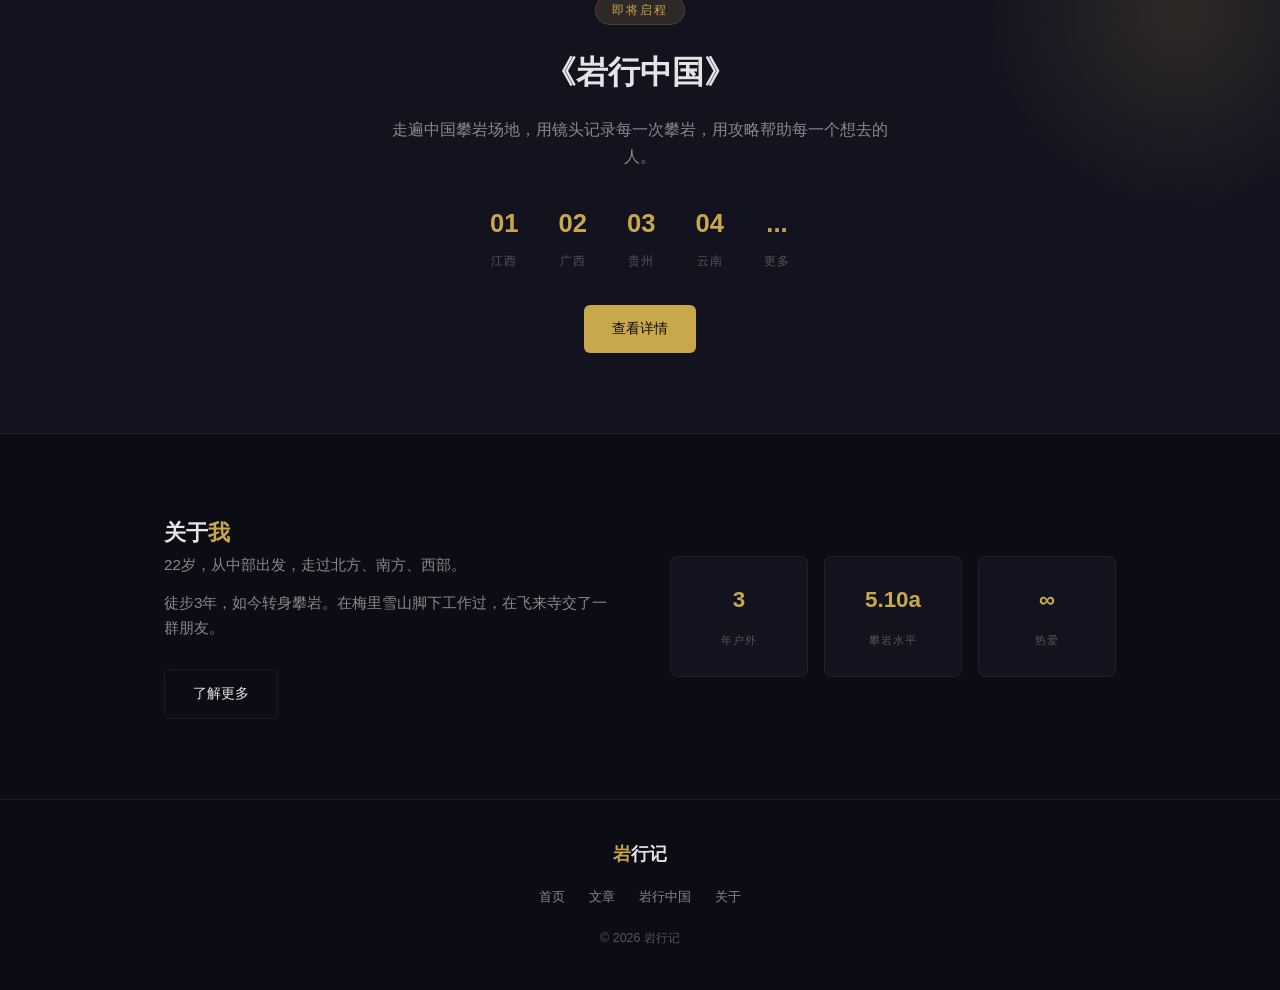
==== commit dad1cf98: "feat: 重做编辑系统 - 页面内直接编辑 - 底部🔑按钮登录（密码LBS20040816） - 登录后直接点击页面文字修改 - 顶部编辑工具栏：导出/隐藏文章/退出 - 文字编辑自动保存到本地 -" ====
--- a/index.html
+++ b/index.html
@@ -94,5 +94,6 @@
     </footer>
 
     <script src="js/main.js"></script>
+    <script src="js/admin.js"></script>
 </body>
 </html>
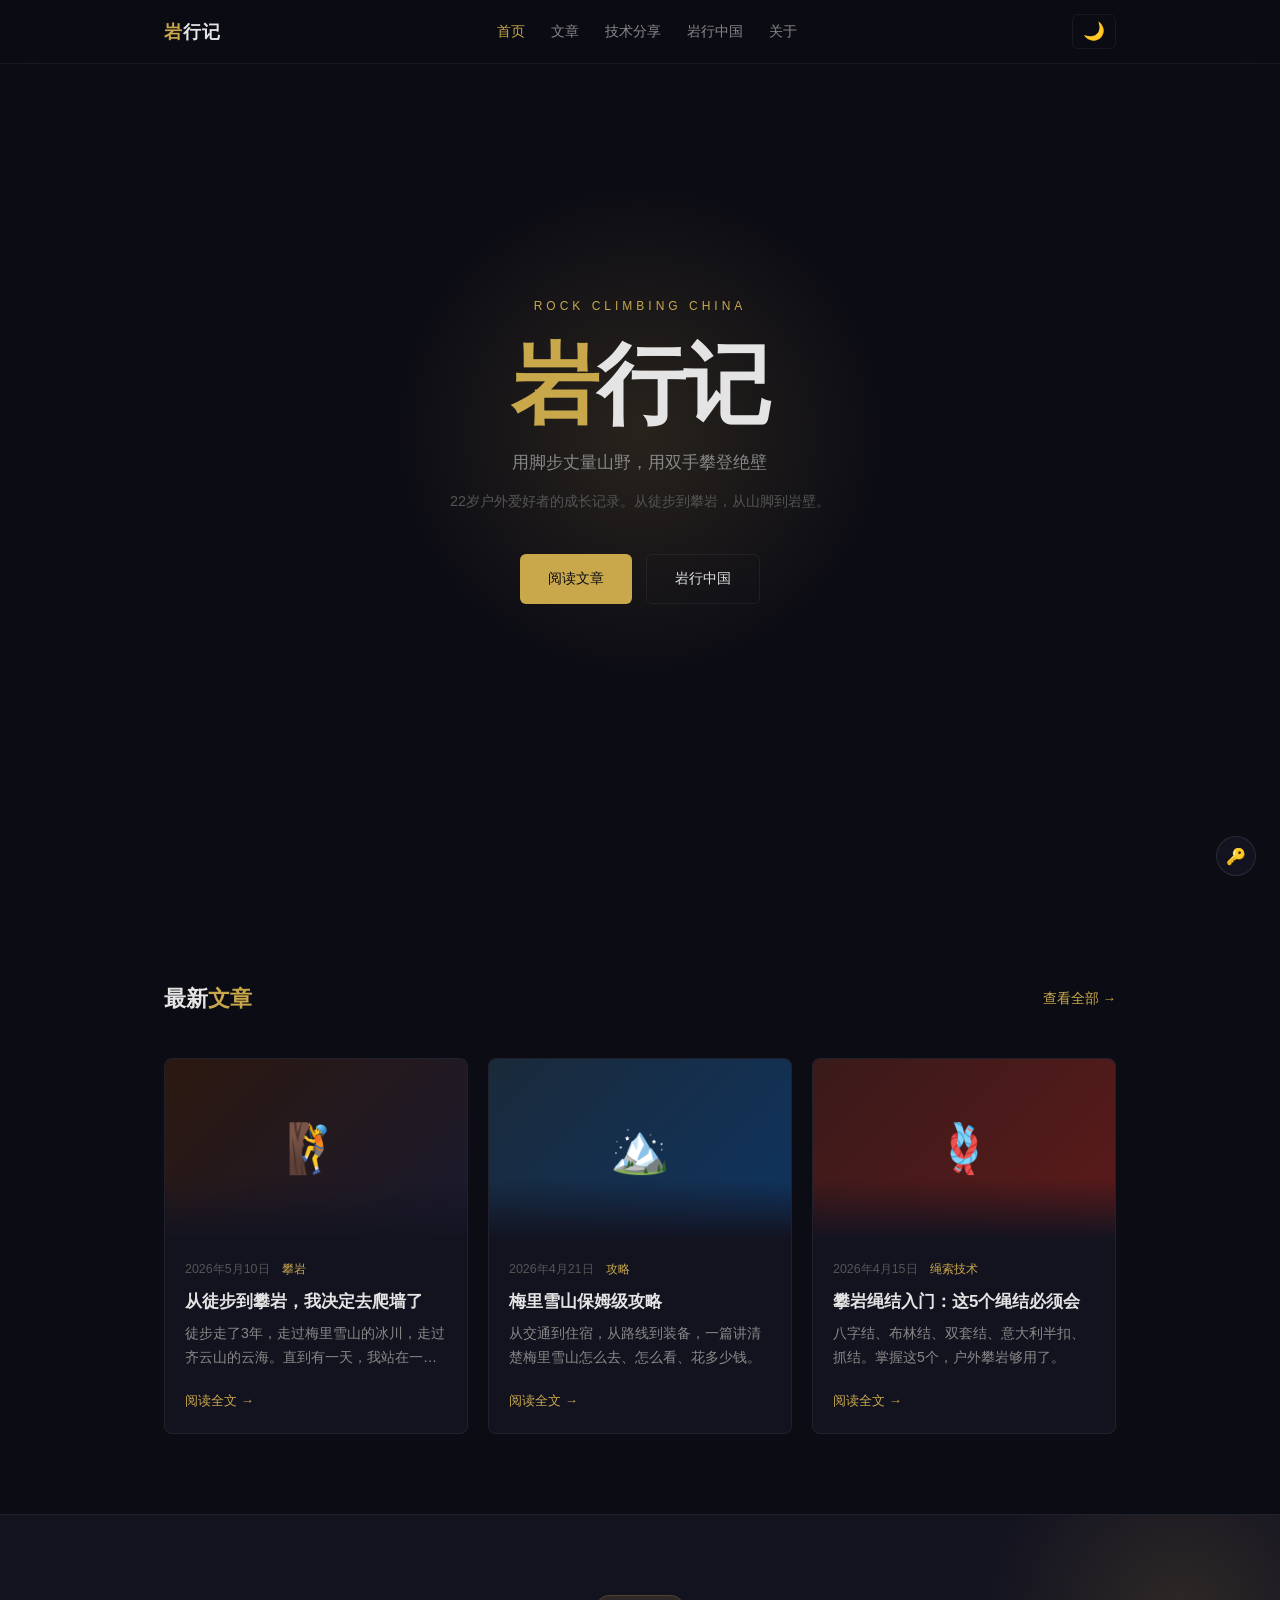
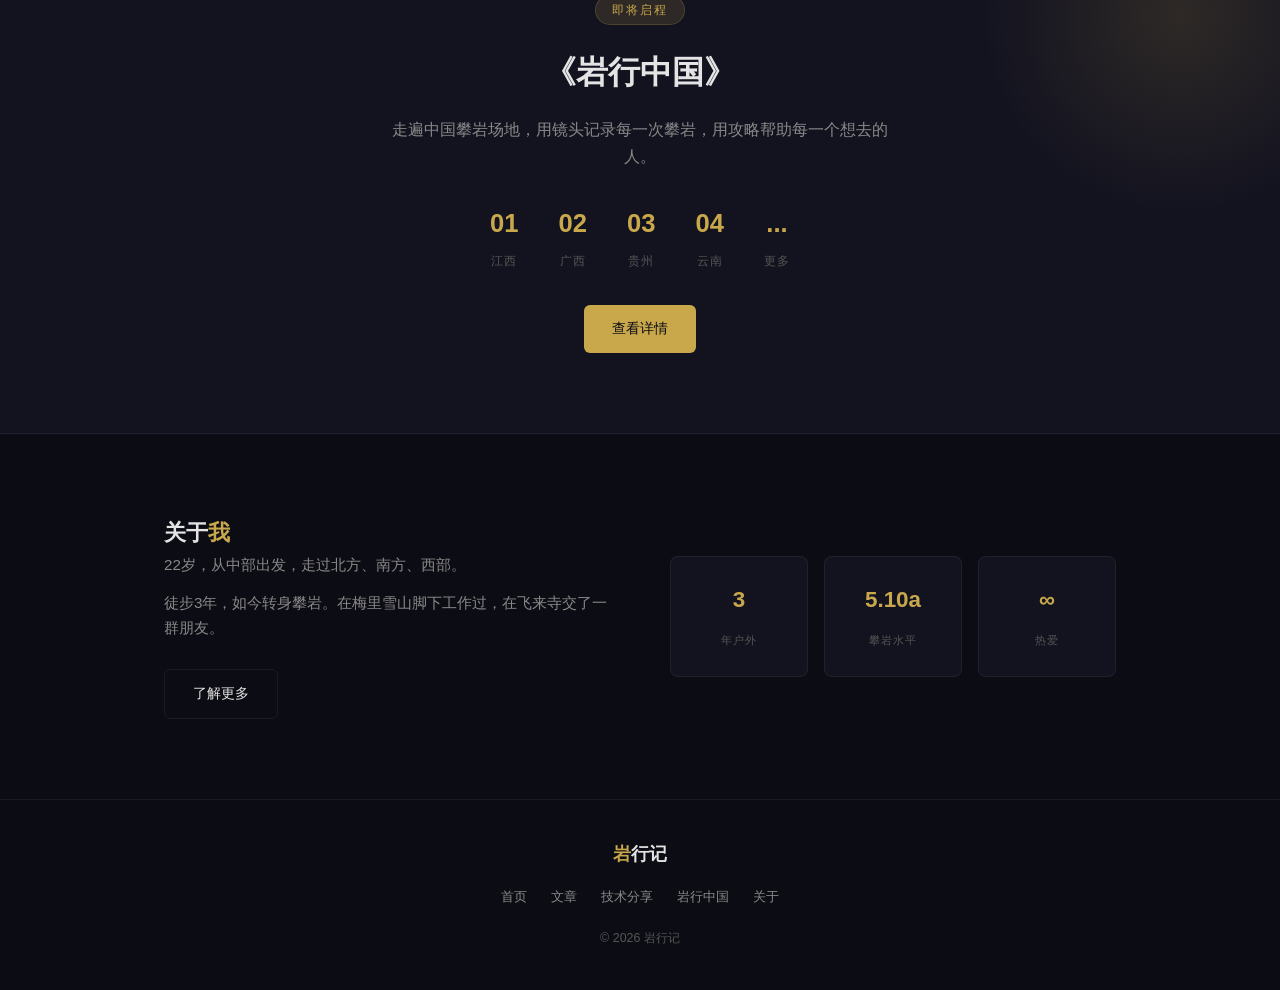
==== commit 438eecb8: "新增攀岩技术分享页面，支持PDF上传下载" ====
--- a/index.html
+++ b/index.html
@@ -15,6 +15,7 @@
             <div class="nav-links" id="navLinks">
                 <a href="index.html" class="active">首页</a>
                 <a href="blog.html">文章</a>
+                <a href="techniques.html">技术分享</a>
                 <a href="yanxing.html">岩行中国</a>
                 <a href="about.html">关于</a>
             </div>
@@ -86,6 +87,7 @@
             <div class="footer-links">
                 <a href="index.html">首页</a>
                 <a href="blog.html">文章</a>
+                <a href="techniques.html">技术分享</a>
                 <a href="yanxing.html">岩行中国</a>
                 <a href="about.html">关于</a>
             </div>
--- a/css/style.css
+++ b/css/style.css
@@ -287,6 +287,54 @@
 .mgmt-section h3 { font-size:1.1rem; margin-bottom:16px; }
 .json-editor { width:100%; min-height:200px; font-family:"SF Mono",monospace; font-size:0.8rem; padding:16px; background:var(--bg); border:1px solid var(--border); border-radius:var(--radius); color:var(--text); resize:vertical; }
 
+/* ==================== 技术分享页 ==================== */
+.tech-grid { display:grid; grid-template-columns:repeat(auto-fill,minmax(300px,1fr)); gap:20px; }
+.tech-card {
+    background:var(--bg-card); border:1px solid var(--border);
+    border-radius:var(--radius); padding:24px; transition:var(--trans);
+    display:flex; flex-direction:column;
+}
+.tech-card:hover { border-color:rgba(201,168,76,0.3); transform:translateY(-2px); }
+.tech-card-icon { font-size:2rem; margin-bottom:12px; }
+.tech-card-tag { font-size:0.72rem; color:var(--gold); letter-spacing:1px; margin-bottom:8px; text-transform:uppercase; }
+.tech-card-title { font-size:1.05rem; font-weight:600; margin-bottom:8px; line-height:1.4; }
+.tech-card-desc { font-size:0.85rem; color:var(--text-dim); line-height:1.7; flex:1; margin-bottom:16px; }
+.tech-card-meta { font-size:0.75rem; color:var(--text-muted); margin-bottom:12px; }
+.tech-card-actions { display:flex; gap:8px; flex-wrap:wrap; }
+.btn-download {
+    display:inline-flex; align-items:center; gap:6px;
+    padding:8px 18px; background:var(--gold); color:#0c0c14;
+    border:none; border-radius:6px; font-size:0.82rem; font-weight:500;
+    cursor:pointer; transition:var(--trans); font-family:inherit; text-decoration:none;
+}
+.btn-download:hover { background:#d4b35a; transform:translateY(-1px); }
+.btn-download.disabled { background:var(--bg-hover); color:var(--text-muted); cursor:not-allowed; pointer-events:none; }
+.btn-online { display:inline-flex; align-items:center; gap:6px; padding:8px 18px; background:transparent; color:var(--gold); border:1px solid var(--gold); border-radius:6px; font-size:0.82rem; cursor:pointer; transition:var(--trans); font-family:inherit; }
+.btn-online:hover { background:var(--gold-dim); }
+
+.tech-upload-section { margin-top:60px; padding-top:40px; border-top:1px solid var(--border); }
+.tech-upload-section h2 { margin-bottom:8px; }
+.tech-upload-section > p { color:var(--text-dim); margin-bottom:24px; font-size:0.9rem; }
+.file-upload-box {
+    border:2px dashed var(--border); border-radius:var(--radius);
+    padding:40px; text-align:center; cursor:pointer; transition:var(--trans);
+    margin-bottom:16px;
+}
+.file-upload-box:hover, .file-upload-box.dragover { border-color:var(--gold); background:var(--gold-dim); }
+.file-upload-box .upload-icon { font-size:2.5rem; margin-bottom:12px; }
+.file-upload-box .upload-text { color:var(--text-dim); font-size:0.9rem; }
+.file-upload-box .upload-hint { color:var(--text-muted); font-size:0.75rem; margin-top:6px; }
+.file-upload-box input[type="file"] { display:none; }
+.file-selected { background:var(--gold-dim); border-color:var(--gold); padding:12px 20px; border-radius:var(--radius); display:none; align-items:center; justify-content:space-between; margin-bottom:16px; }
+.file-selected .file-name { font-size:0.85rem; color:var(--gold); }
+.file-selected .file-remove { background:none; border:none; color:var(--text-muted); cursor:pointer; font-size:1.1rem; }
+
+.tech-empty { text-align:center; padding:60px 24px; color:var(--text-muted); }
+.tech-empty .empty-icon { font-size:3rem; margin-bottom:16px; }
+.tech-empty p { font-size:0.9rem; }
+
+.tech-categories { display:flex; gap:8px; margin-bottom:32px; flex-wrap:wrap; }
+
 /* ==================== 响应式 ==================== */
 @media (max-width:768px) {
     .nav-links { display:none; position:absolute; top:100%; left:0; right:0; background:var(--bg-card); flex-direction:column; padding:20px 24px; gap:14px; border-bottom:1px solid var(--border); }
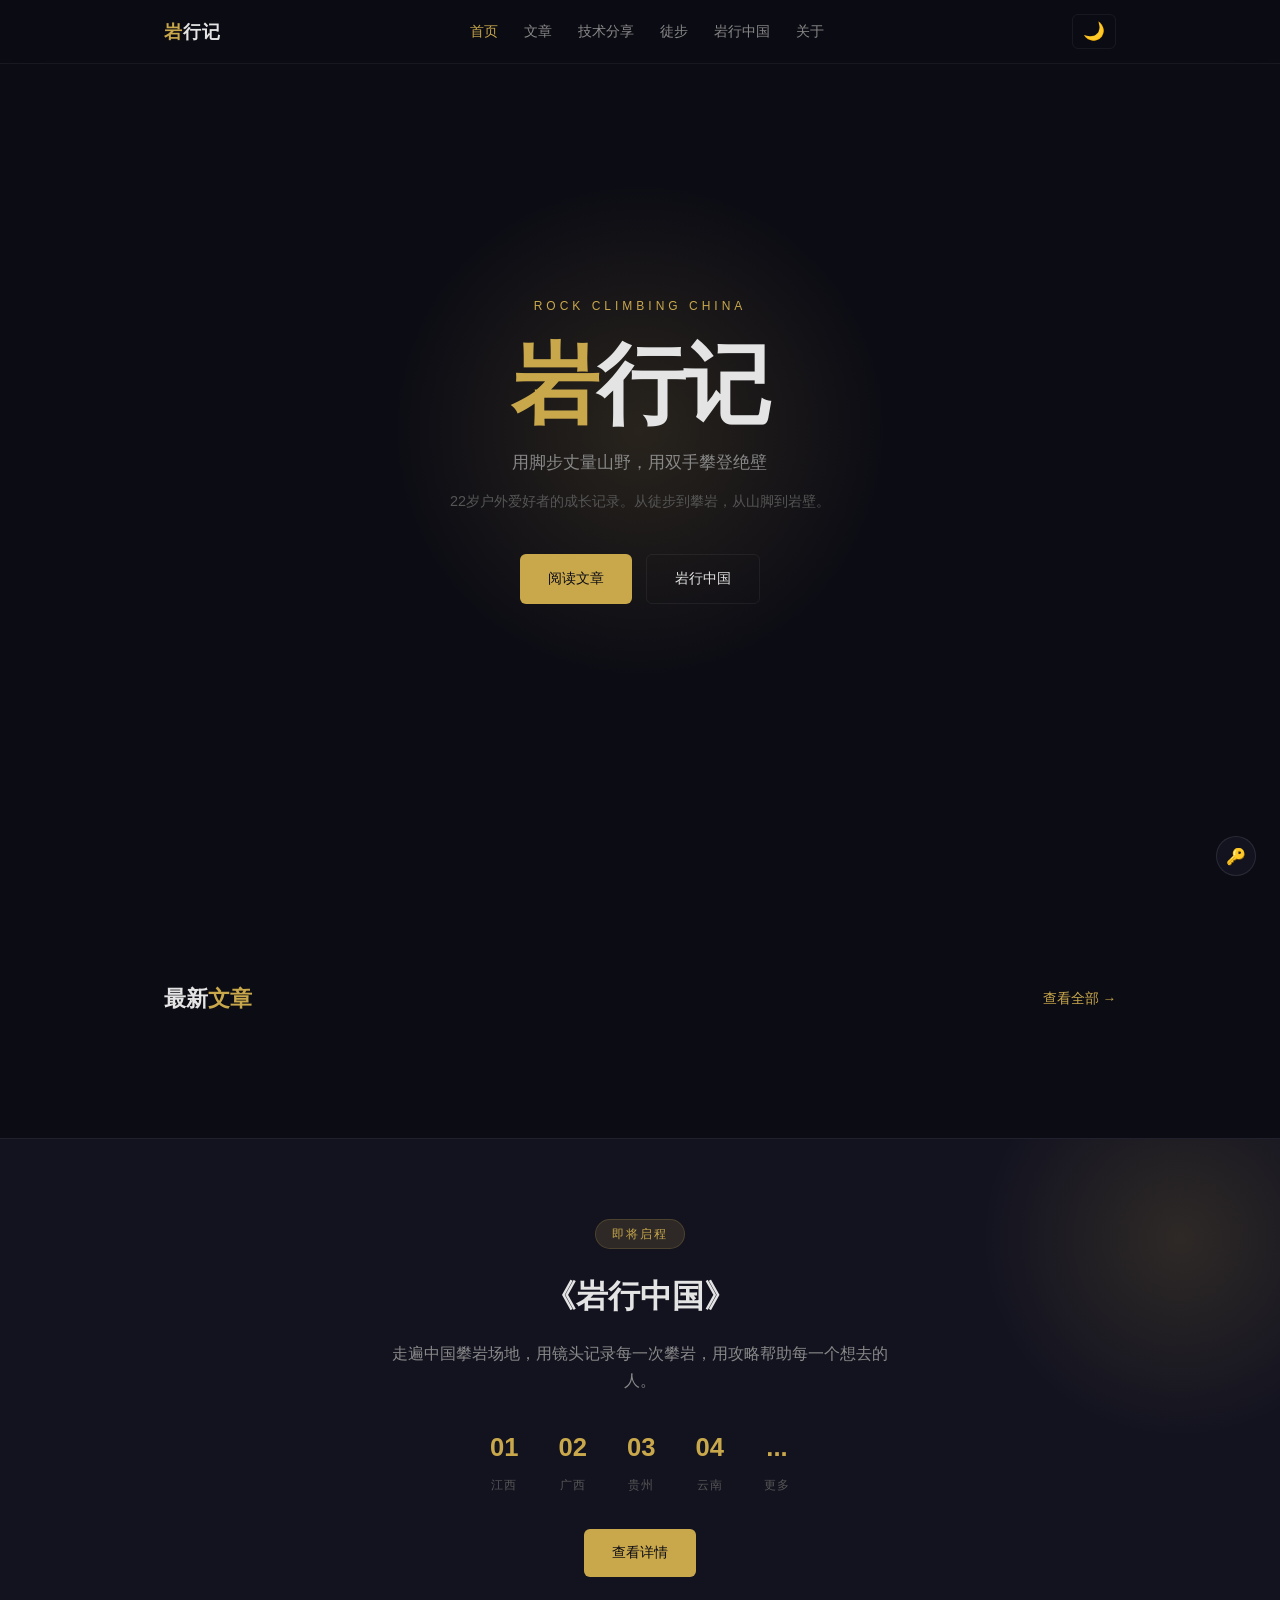
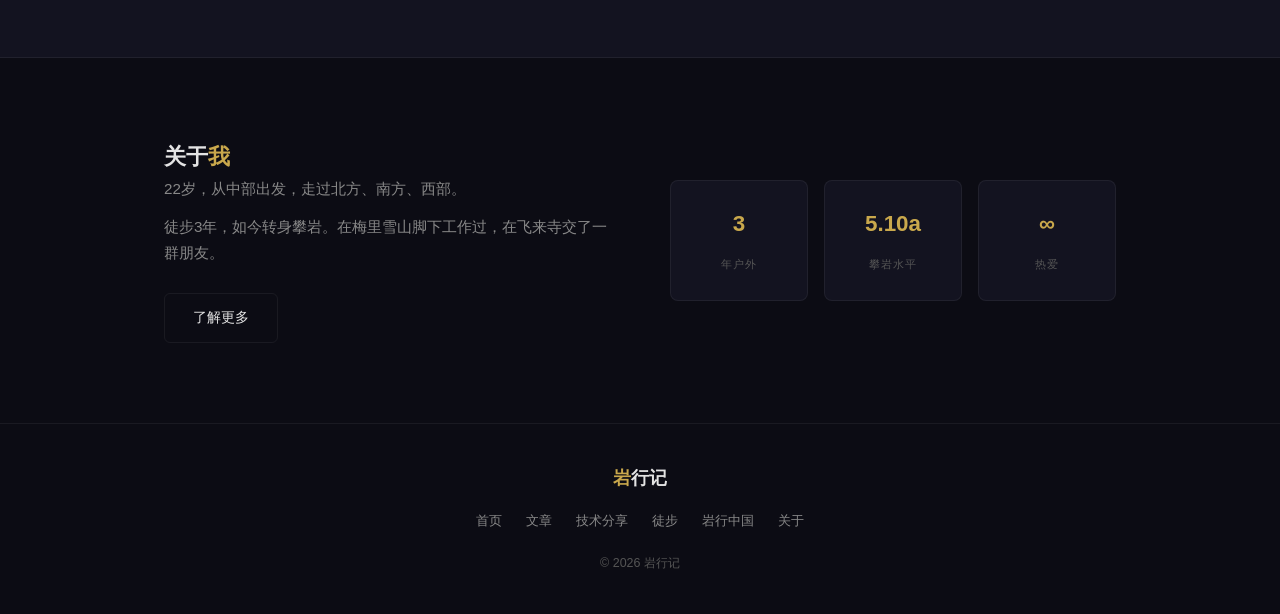
==== commit 5e777639: "添加徒步页面，新增4篇徒步文章，优化导航" ====
--- a/index.html
+++ b/index.html
@@ -16,6 +16,7 @@
                 <a href="index.html" class="active">首页</a>
                 <a href="blog.html">文章</a>
                 <a href="techniques.html">技术分享</a>
+                <a href="hiking.html">徒步</a>
                 <a href="yanxing.html">岩行中国</a>
                 <a href="about.html">关于</a>
             </div>
@@ -88,6 +89,7 @@
                 <a href="index.html">首页</a>
                 <a href="blog.html">文章</a>
                 <a href="techniques.html">技术分享</a>
+                <a href="hiking.html">徒步</a>
                 <a href="yanxing.html">岩行中国</a>
                 <a href="about.html">关于</a>
             </div>
--- a/css/style.css
+++ b/css/style.css
@@ -189,6 +189,40 @@
 .stat-num { display:block; font-size:1.4rem; font-weight:700; color:var(--gold); margin-bottom:6px; }
 .stat-label { font-size:0.7rem; color:var(--text-muted); letter-spacing:1px; }
 
+/* ==================== 徒步页面 ==================== */
+.hiking-hero {
+    padding: 140px 0 80px;
+    text-align: center;
+    position: relative;
+    overflow: hidden;
+}
+.hiking-hero::before {
+    content: '';
+    position: absolute;
+    top: -50%;
+    left: 50%;
+    transform: translateX(-50%);
+    width: 700px;
+    height: 700px;
+    background: radial-gradient(ellipse, rgba(76,150,100,0.12) 0%, transparent 70%);
+    pointer-events: none;
+}
+.hiking-hero h1 {
+    font-size: 2.5rem;
+    font-weight: 800;
+    letter-spacing: -1px;
+    margin-bottom: 12px;
+}
+.hiking-hero h1 span { color: var(--gold); }
+.hiking-hero p { color: var(--text-dim); font-size: 1.05rem; }
+.hiking-empty {
+    text-align: center;
+    padding: 60px 24px;
+    color: var(--text-muted);
+}
+.hiking-empty .empty-icon { font-size: 3rem; margin-bottom: 16px; }
+.hiking-empty p { font-size: 0.9rem; }
+
 /* ==================== 页脚 ==================== */
 .footer { padding:40px 0; border-top:1px solid var(--border); text-align:center; }
 .footer-inner { max-width:1000px; margin:0 auto; padding:0 24px; }
@@ -239,17 +273,7 @@
 .article-nav { max-width:640px; margin:0 auto; padding:0 24px 60px; display:flex; justify-content:space-between; border-top:1px solid var(--border); padding-top:24px; }
 .article-nav a { font-size:0.85rem; color:var(--gold); }
 
-/* ==================== 编辑器 ==================== */
-.editor-wrap { padding-top:100px; min-height:100vh; }
-.editor-box { max-width:860px; margin:0 auto; padding:0 24px 60px; }
-.editor-box h1 { font-size:1.8rem; margin-bottom:8px; }
-.editor-box > p { color:var(--text-dim); margin-bottom:32px; }
-
-.login-box { background:var(--bg-card); border:1px solid var(--border); border-radius:var(--radius); padding:40px; text-align:center; max-width:400px; margin:0 auto; }
-.login-box h3 { margin-bottom:20px; }
-.login-box input { width:100%; padding:12px 16px; background:var(--bg); border:1px solid var(--border); border-radius:6px; color:var(--text); font-size:0.95rem; margin-bottom:16px; font-family:inherit; }
-.login-box input:focus { outline:none; border-color:var(--gold); }
-.login-box .error { color:#e94560; font-size:0.82rem; margin-bottom:12px; display:none; }
+/* ==================== 表单 ==================== */
 
 .form-card { background:var(--bg-card); border:1px solid var(--border); border-radius:var(--radius); padding:28px; margin-bottom:28px; }
 .form-group { margin-bottom:20px; }
@@ -262,30 +286,9 @@
 .form-inline { display:flex; gap:10px; align-items:center; }
 .form-inline .form-input { flex:1; }
 
-.output-section { margin-top:32px; }
-.output-section h3 { font-size:1.1rem; margin-bottom:16px; }
-.code-block { background:var(--bg); border:1px solid var(--border); border-radius:var(--radius); padding:20px; font-family:"SF Mono","Fira Code","Consolas",monospace; font-size:0.8rem; line-height:1.5; color:var(--text-dim); overflow-x:auto; max-height:400px; overflow-y:auto; white-space:pre-wrap; }
-.copy-ok { color:var(--gold); font-size:0.82rem; display:none; }
-
-/* 教程卡片 */
-.tutorial { margin-top:40px; }
-.tutorial h2 { font-size:1.4rem; margin-bottom:24px; }
-.tutorial-steps { display:grid; gap:16px; }
-.tutorial-step { background:var(--bg-card); border:1px solid var(--border); border-radius:var(--radius); padding:24px; display:flex; gap:20px; align-items:flex-start; }
-.tutorial-step-num { width:36px; height:36px; border-radius:50%; background:var(--gold); color:#0c0c14; display:flex; align-items:center; justify-content:center; font-weight:700; font-size:0.9rem; flex-shrink:0; }
-.tutorial-step-body h4 { font-size:1rem; margin-bottom:6px; }
-.tutorial-step-body p { color:var(--text-dim); font-size:0.85rem; line-height:1.7; margin-bottom:4px; }
-.tutorial-step-body code { background:var(--bg); padding:2px 8px; border-radius:4px; font-size:0.8rem; color:var(--gold); }
-.tutorial-step-body pre { background:var(--bg); padding:12px 16px; border-radius:6px; margin-top:8px; font-size:0.78rem; color:var(--text-dim); overflow-x:auto; }
-
-/* 编辑器入口（关于页面底部） */
+/* ==================== 管理后台入口 ==================== */
 .editor-entry { margin-top:48px; padding-top:32px; border-top:1px solid var(--border); text-align:center; }
 .editor-entry p { color:var(--text-muted); font-size:0.85rem; margin-bottom:12px; }
-
-/* 管理入口 */
-.mgmt-section { margin-top:48px; padding-top:32px; border-top:1px solid var(--border); }
-.mgmt-section h3 { font-size:1.1rem; margin-bottom:16px; }
-.json-editor { width:100%; min-height:200px; font-family:"SF Mono",monospace; font-size:0.8rem; padding:16px; background:var(--bg); border:1px solid var(--border); border-radius:var(--radius); color:var(--text); resize:vertical; }
 
 /* ==================== 技术分享页 ==================== */
 .tech-grid { display:grid; grid-template-columns:repeat(auto-fill,minmax(300px,1fr)); gap:20px; }
@@ -335,6 +338,25 @@
 
 .tech-categories { display:flex; gap:8px; margin-bottom:32px; flex-wrap:wrap; }
 
+/* ==================== 上传弹窗 ==================== */
+.modal-overlay {
+    position:fixed; top:0; left:0; right:0; bottom:0; z-index:10001;
+    background:rgba(0,0,0,0.7); backdrop-filter:blur(4px);
+    display:flex; align-items:center; justify-content:center;
+    padding:24px;
+}
+.modal-box {
+    background:var(--bg-card); border:1px solid var(--border);
+    border-radius:12px; padding:32px; max-width:520px; width:100%;
+    max-height:90vh; overflow-y:auto; box-shadow:0 20px 60px rgba(0,0,0,0.5);
+}
+.modal-close {
+    background:none; border:none; color:var(--text-muted);
+    font-size:1.4rem; cursor:pointer; padding:4px 8px; border-radius:4px;
+    transition:var(--trans); line-height:1;
+}
+.modal-close:hover { background:var(--bg-hover); color:var(--text); }
+
 /* ==================== 响应式 ==================== */
 @media (max-width:768px) {
     .nav-links { display:none; position:absolute; top:100%; left:0; right:0; background:var(--bg-card); flex-direction:column; padding:20px 24px; gap:14px; border-bottom:1px solid var(--border); }
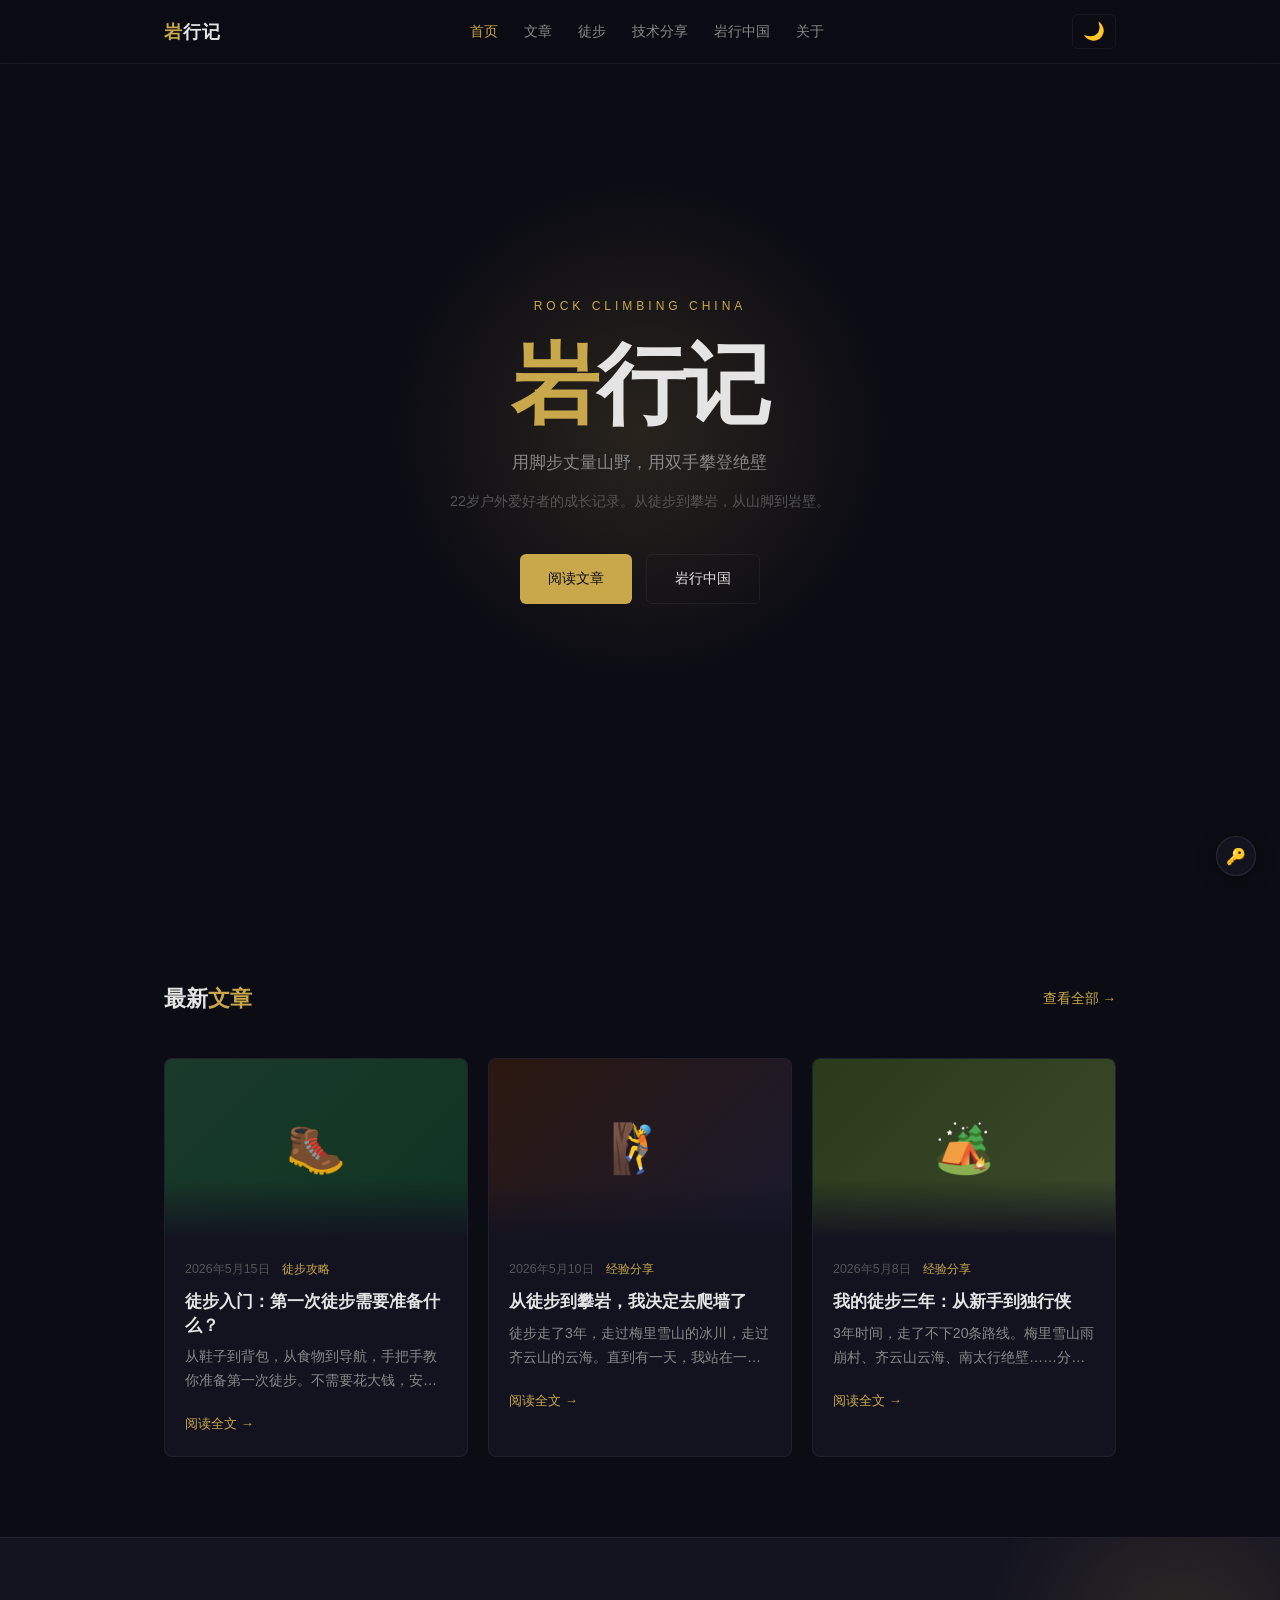
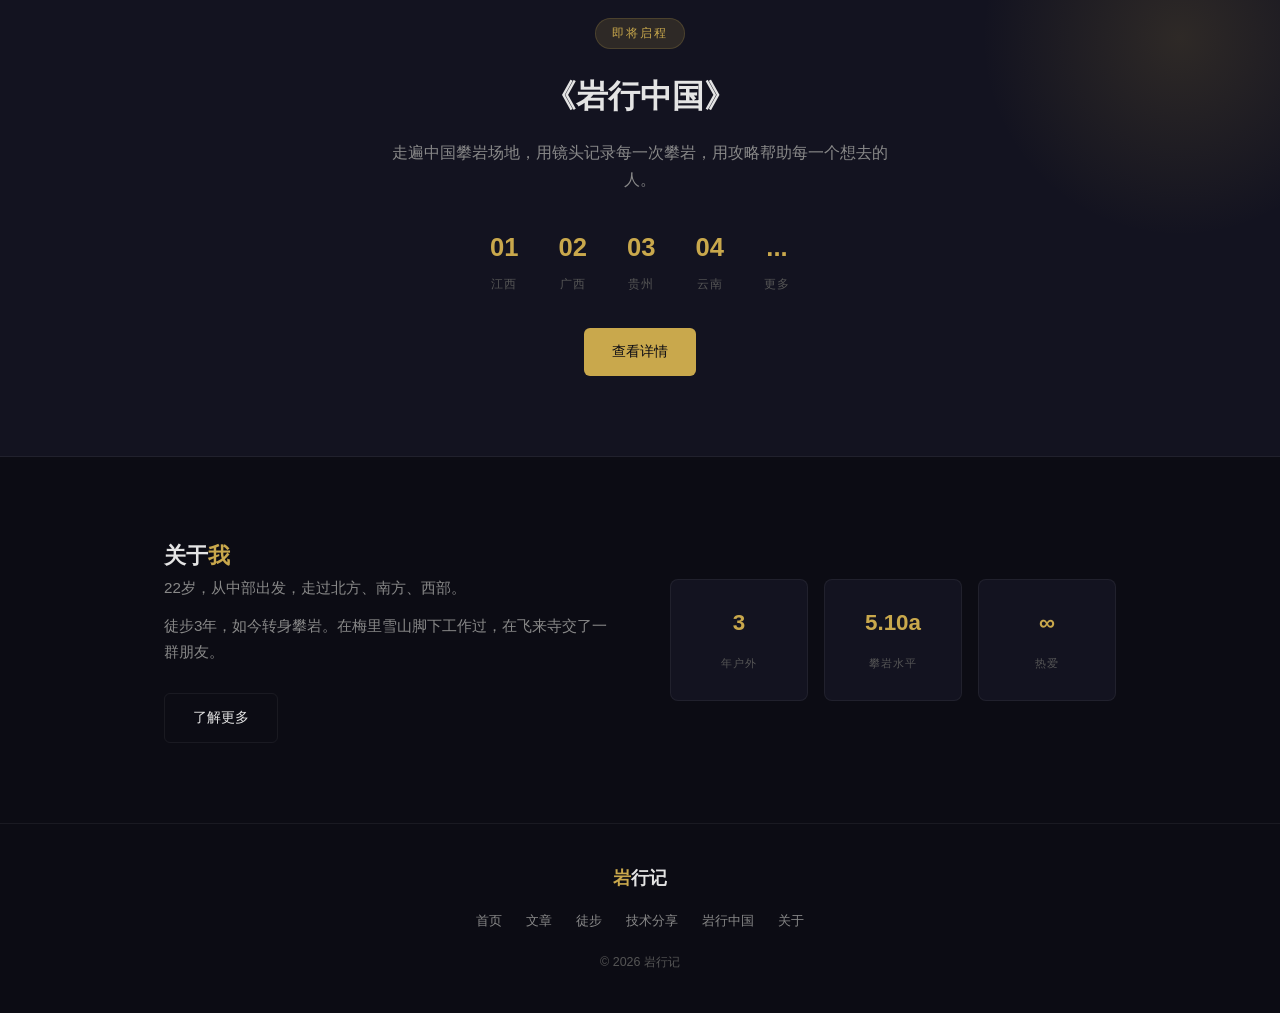
==== commit 71741b1d: "调整导航顺序：徒步排在技术分享前面" ====
--- a/index.html
+++ b/index.html
@@ -15,8 +15,8 @@
             <div class="nav-links" id="navLinks">
                 <a href="index.html" class="active">首页</a>
                 <a href="blog.html">文章</a>
+                <a href="hiking.html">徒步</a>
                 <a href="techniques.html">技术分享</a>
-                <a href="hiking.html">徒步</a>
                 <a href="yanxing.html">岩行中国</a>
                 <a href="about.html">关于</a>
             </div>
@@ -88,8 +88,8 @@
             <div class="footer-links">
                 <a href="index.html">首页</a>
                 <a href="blog.html">文章</a>
+                <a href="hiking.html">徒步</a>
                 <a href="techniques.html">技术分享</a>
-                <a href="hiking.html">徒步</a>
                 <a href="yanxing.html">岩行中国</a>
                 <a href="about.html">关于</a>
             </div>
--- a/css/style.css
+++ b/css/style.css
@@ -14,6 +14,7 @@
     --gold-dim: rgba(201,168,76,0.15);
     --gold-glow: rgba(201,168,76,0.25);
     --border: rgba(255,255,255,0.06);
+    --shadow: 0 4px 20px rgba(0,0,0,0.3);
     --radius: 8px;
     --trans: 0.25s ease;
 }
@@ -30,6 +31,7 @@
     --gold-dim: rgba(139,105,20,0.08);
     --gold-glow: rgba(139,105,20,0.15);
     --border: rgba(0,0,0,0.08);
+    --shadow: 0 4px 20px rgba(0,0,0,0.1);
 }
 
 html { font-size: 16px; scroll-behavior: smooth; }
